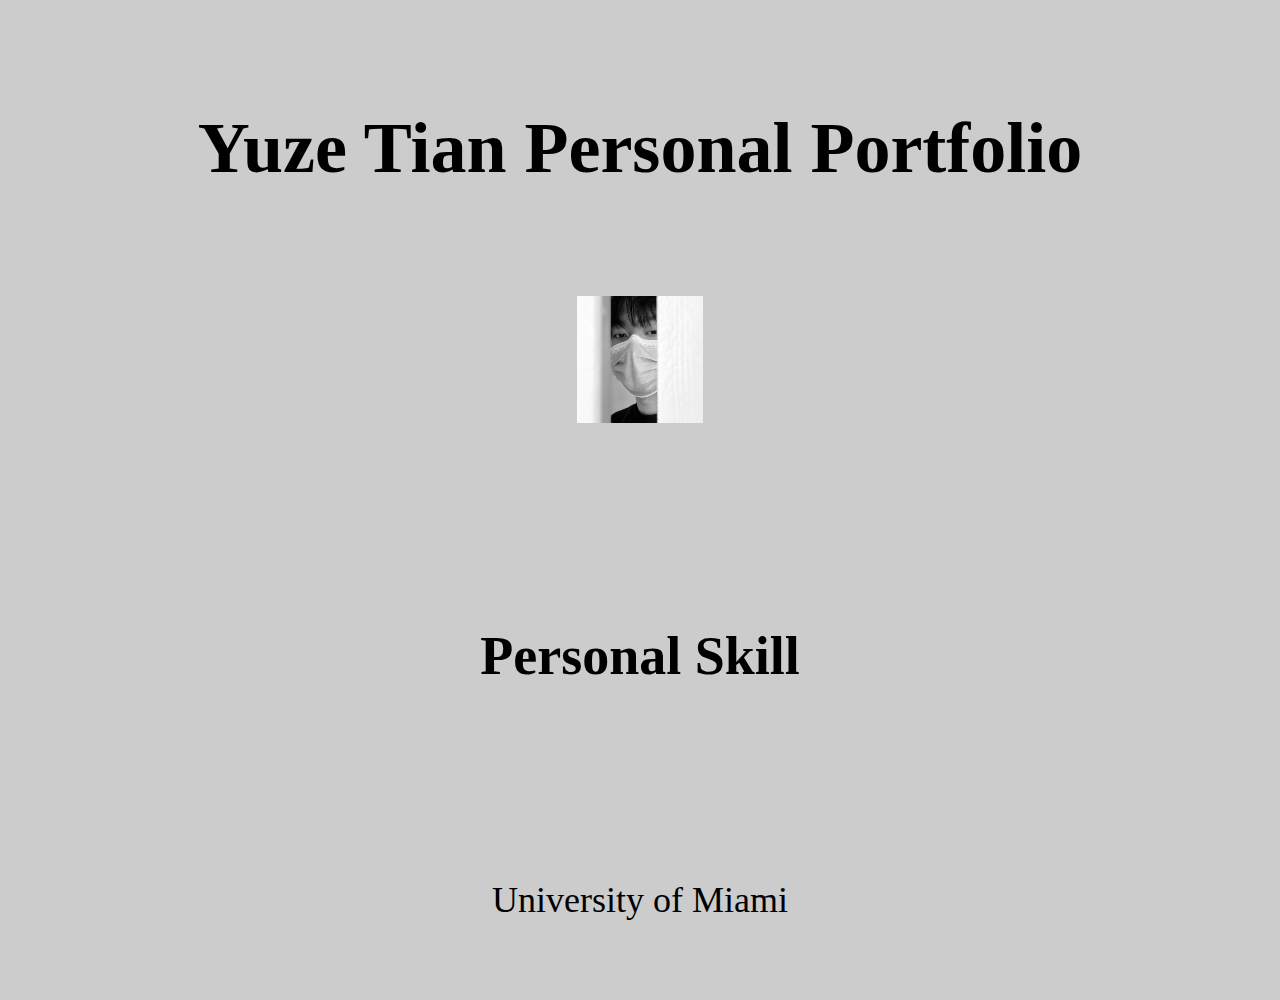
==== index.html @ 5759e8b7 "0:13" ====
<!DOCTYPE html>
<html lang="en">
<head>
    <meta charset="UTF-8"/>
    <meta http-equiv="X-UA-Compatible" content="IE=edge">
    <link href="mainpage/main.css" rel="stylesheet"/>
    <meta name="viewport" content="width=device-width, initial-scale=1.0">
    <title>Yuze Tian portfolio</title>
</head>
<body>
    <header>
    <section id="#header">
        <h1>Yuze Tian Personal Portfolio</h1>
        <div>
        <img src="mainpage/photos/yuze_tian.jpg" class="self">
        </div>
    </section>
    </header>
    <main>
        <section id="intro">
            <h2>Personal Skill</h2>
            <p>University of Miami</p>
        </section>


    </main>
    

    
</body>
</html>
---- mainpage/main.css ----
body{
    line-height: 200px;
    text-align:center;
    height: 200px;
    font-size: 36px;
    background-color: #ccc;
    }
.self{
   width: 10%; 
}
#header{
    box-sizing:border-box;
    width: 200px;
    border: 2px solid rgb(0, 0, 0);
    text-align: center;
    padding: auto;
    margin: auto;
}
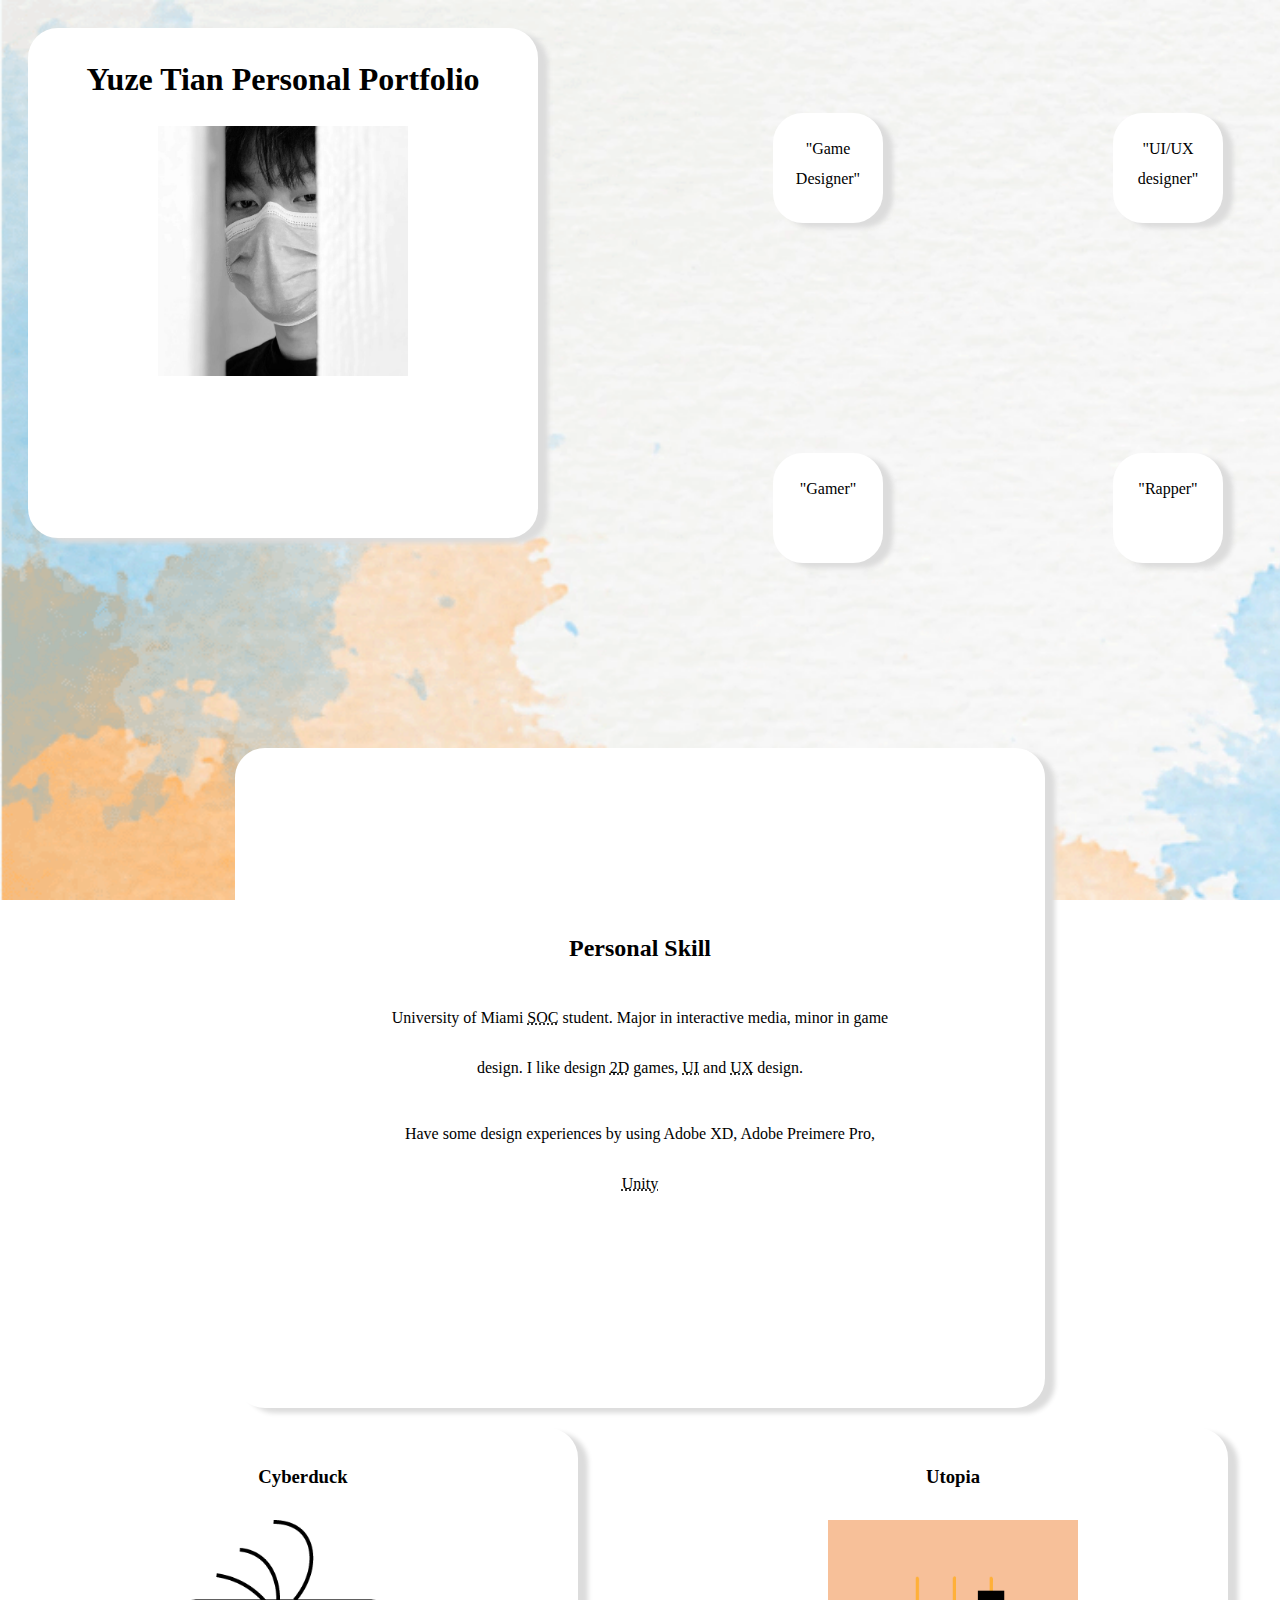
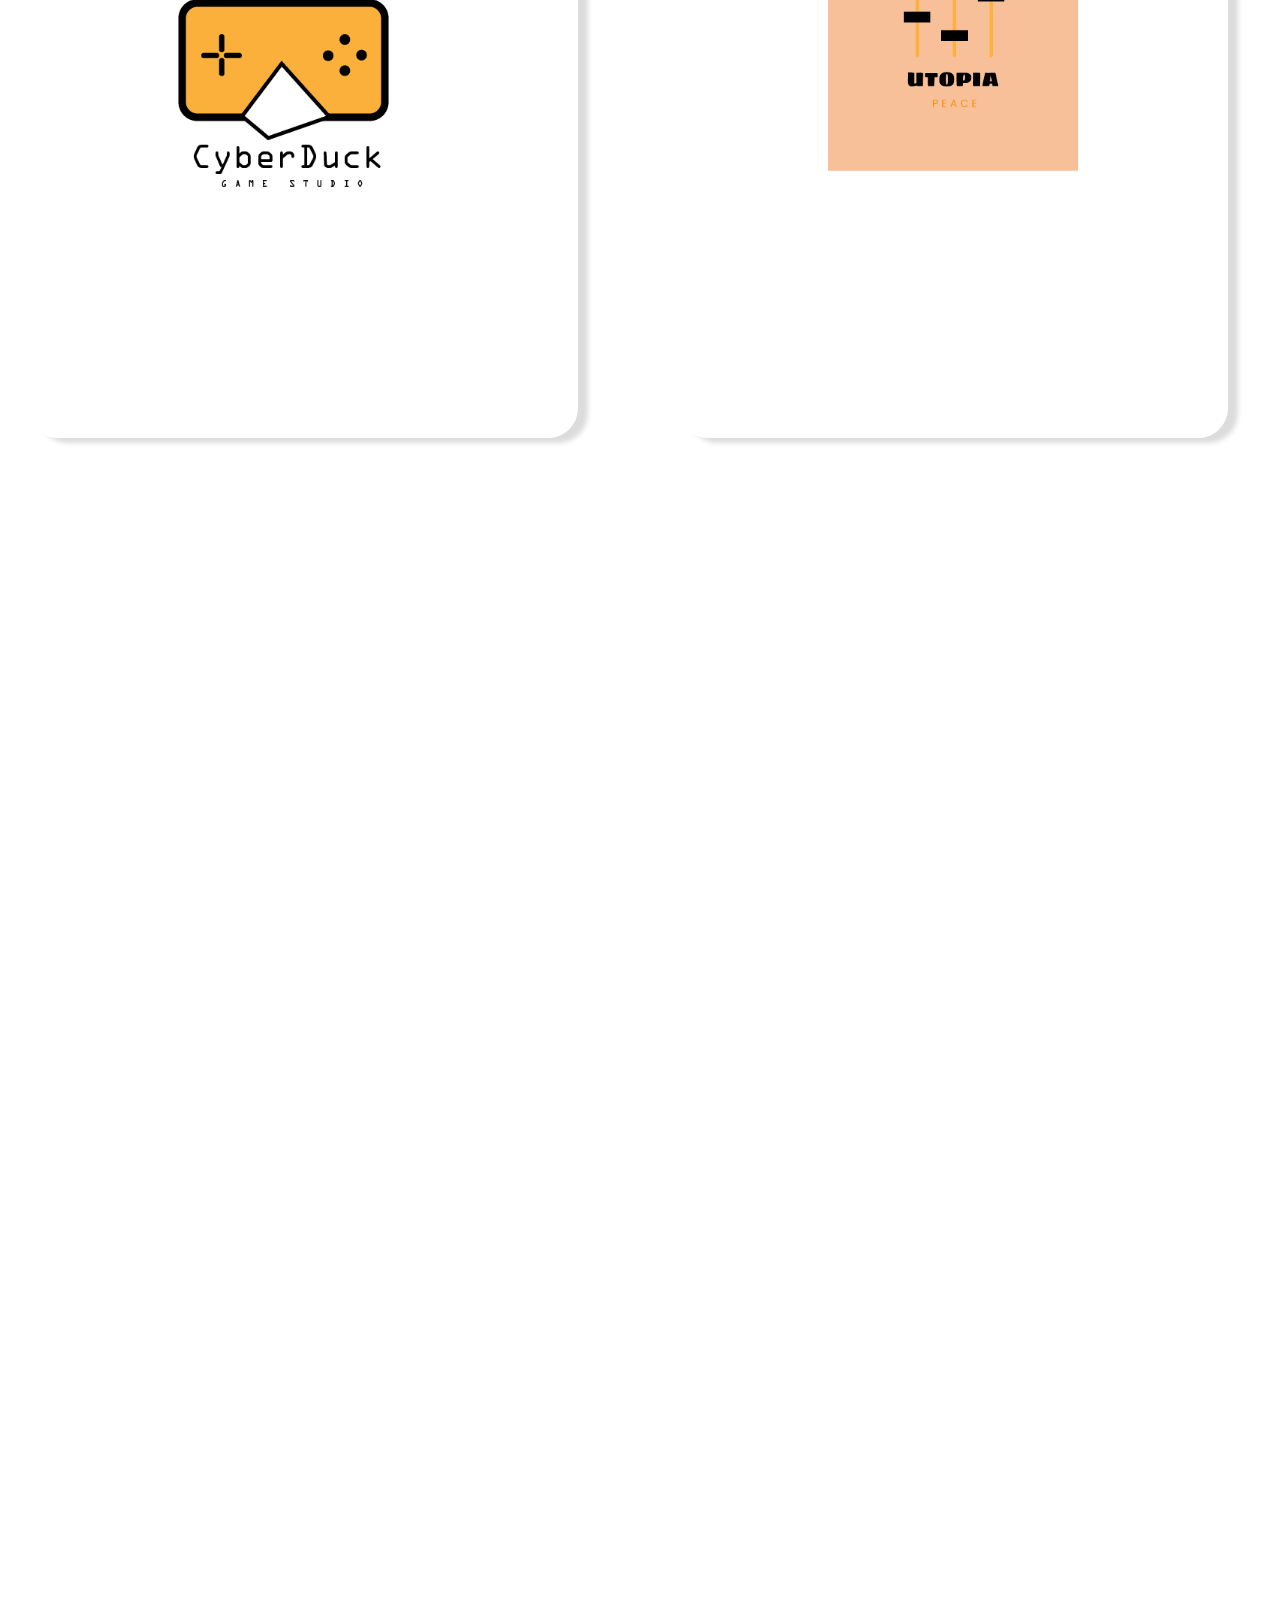
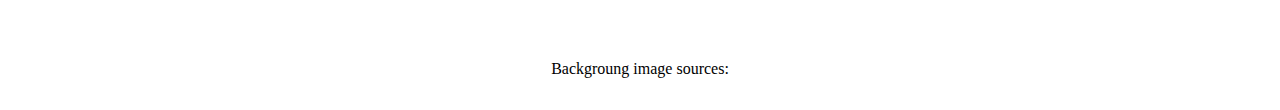
==== commit b727bc39: "step1" ====
--- a/index.html
+++ b/index.html
@@ -9,21 +9,52 @@
 </head>
 <body>
     <header>
-    <section id="#header">
+    <section id="header">
+        <div class="yt">
         <h1>Yuze Tian Personal Portfolio</h1>
-        <div>
-        <img src="mainpage/photos/yuze_tian.jpg" class="self">
+        <img src="mainpage/photos/yuze_tian.png" class="self">
+        </div>
+        <div class="intro1">
+        <div class="gd">
+            <p>"Game Designer"</p>
+        </div>
+        <div class="de">
+            <p>"UI/UX designer"</p>
+        </div>
+        <div class="gm">
+            <p>"Gamer"</p>
+        </div>
+        <div class="rap">
+            <p>"Rapper"</p>
+        </div>
         </div>
     </section>
     </header>
     <main>
         <section id="intro">
             <h2>Personal Skill</h2>
-            <p>University of Miami</p>
+            <p>University of Miami <abbr title="School of Communication">SOC</abbr> student. Major in interactive media, minor in game design. I like design <abbr title="two-dimensional">2D</abbr> games, <abbr title="user interface">UI</abbr> and <abbr title="user experience">UX</abbr> design. </p>
+            <p>Have some design experiences by using Adobe XD, Adobe Preimere Pro, <abbr title="a cross-platform game engine">Unity</abbr></p>
+        </section>
+        <section id="thing">
+            <div class="c">
+            <h3>Cyberduck</h3>
+            <img src="cyberduck/cbdk_photo/cbdk.png" class="cbdk">
+            </div>
+            <div class="u">
+            <h3>Utopia</h3>
+            <img src="utopia/utopia_photo/utopia.png" class="utpa">
+            </div>
+            <div class="w">
+            <h3>WeDo</h3>
+            <img src="wedo/wedo_photo/wedo.png" class="we">
+            </div>
         </section>
 
-
     </main>
+    <footer>
+        <p>Backgroung image sources: <a url=https://www.freepik.com/</p>
+    </footer>
     
 
     
--- a/mainpage/main.css
+++ b/mainpage/main.css
@@ -1,18 +1,173 @@
-body{
-    line-height: 200px;
+body{ 
+    line-height: 50px;
     text-align:center;
-    height: 200px;
-    font-size: 36px;
-    background-color: #ccc;
+    background-image: url("photos/background.png");
+    background-attachment: fixed;
+    background-size: cover;
     }
 .self{
-   width: 10%; 
+   width: 50%; 
+}
+.de{
+    width: 100px;
+    height:100px;
+    border: 5px solid white;
+    margin: auto;
+    text-align: center;
+    box-shadow: 10px 5px 5px gainsboro;
+    background-color: white;
+    border-radius: 30px;
+    line-height: 30px;
+    transform: scale(1);
+    position: relative;
+    transition: all 1s ease-in;
+}
+.gd{
+    width: 100px;
+    height:100px;
+    border: 5px solid white;
+    margin: auto;
+    text-align: center;
+    box-shadow: 10px 5px 5px gainsboro;
+    background-color: white;
+    border-radius: 30px;
+    line-height: 30px;
+    transform: scale(1);
+    position: relative;
+    transition: all 1s ease-in;
+}
+.gm{
+    width: 100px;
+    height:100px;
+    border: 5px solid white;
+    margin: auto;
+    text-align: center;
+    box-shadow: 10px 5px 5px gainsboro;
+    background-color: white;
+    border-radius: 30px;
+    line-height: 30px;
+    transform: scale(1);
+    position: relative;
+    transition: all 1s ease-in;
+}
+.rap{
+    width: 100px;
+    height:100px;
+    border: 5px solid white;
+    margin: auto;
+    text-align: center;
+    box-shadow: 10px 5px 5px gainsboro;
+    background-color: white;
+    border-radius: 30px;
+    line-height: 30px;
+    transform: scale(1);
+    position: relative;
+    transition: all 1s ease-in;
+}
+.yt{
+    width: 500px;
+    height:500px;
+    border: 5px solid white;
+    margin: 20px;
+    text-align: center;
+    box-shadow: 10px 5px 5px gainsboro;
+    background-color: white;
+    border-radius: 30px;
+    transform: scale(1);
+    position: relative;
+    transition: all 1s ease-in;
+}
+.yt:hover{
+    transform: scale(1);
+    position: relative;
+    transition: all 1s ease-in;
+}
+.de:hover{
+    transform: scale(1);
+    position: relative;
+    transition: all 1s ease-in;
+}
+.intro1{
+    display: grid;
+    gap: 20px;
+    grid-template-columns: 320px 320px;
+    grid-template-rows: 320px 320px;
 }
 #header{
-    box-sizing:border-box;
-    width: 200px;
-    border: 2px solid rgb(0, 0, 0);
+    display: grid;
+    gap: 20px;
+    grid-template-columns: 640px 640px 640px;
+    grid-template-rows: 500px 100px 100px;
+}
+
+#intro{
+    width: 500px;
+    height:350px;
+    border: 5px solid white;
+    padding: 150px 150px 150px 150px;
+    margin: auto;
     text-align: center;
-    padding: auto;
-    margin: auto;
+    box-shadow: 10px 5px 5px gainsboro;
+    background-color: white;
+    border-radius: 30px;
+}
+.cbdk{
+    width: 50%;
+}
+.c{
+    width: 500px;
+    height:600px;
+    border: 5px solid white;
+    padding-left: 20px;
+    padding-right: 20px;
+    margin: 20px 20px 20px 20px;
+    text-align: center;
+    box-shadow: 10px 5px 5px gainsboro;
+    background-color: white;
+    border-radius: 30px;
+    transform: scale(1);
+    position: relative;
+    transition: all 1s ease-in
+}
+.utpa{
+    width: 50%;
+}
+.u{
+    width: 500px;
+    height:600px;
+    border: 5px solid white;
+    padding-left: 20px;
+    padding-right: 20px;
+    margin: 20px 20px 20px 20px;
+    text-align: center;
+    box-shadow: 10px 5px 5px gainsboro;
+    background-color: white;
+    border-radius: 30px;
+    transform: scale(1);
+    position: relative;
+    transition: all 1s ease-in
+}
+.we{
+    width: 20%
+}
+.w{
+    width: 500px;
+    height:600px;
+    border: 5px solid white;
+    padding-left: 20px;
+    padding-right: 20px;
+    margin: 20px 20px 20px 20px;
+    text-align: center;
+    box-shadow: 10px 5px 5px gainsboro;
+    background-color: white;
+    border-radius: 30px;
+    transform: scale(1);
+    position: relative;
+    transition: all 1s ease-in;
+}
+#thing{
+    display: grid;
+    grid-template-columns: 640px 640px 640px;
+    grid-template-rows: 600px 600px 600px ;
+    gap: 10px;
 }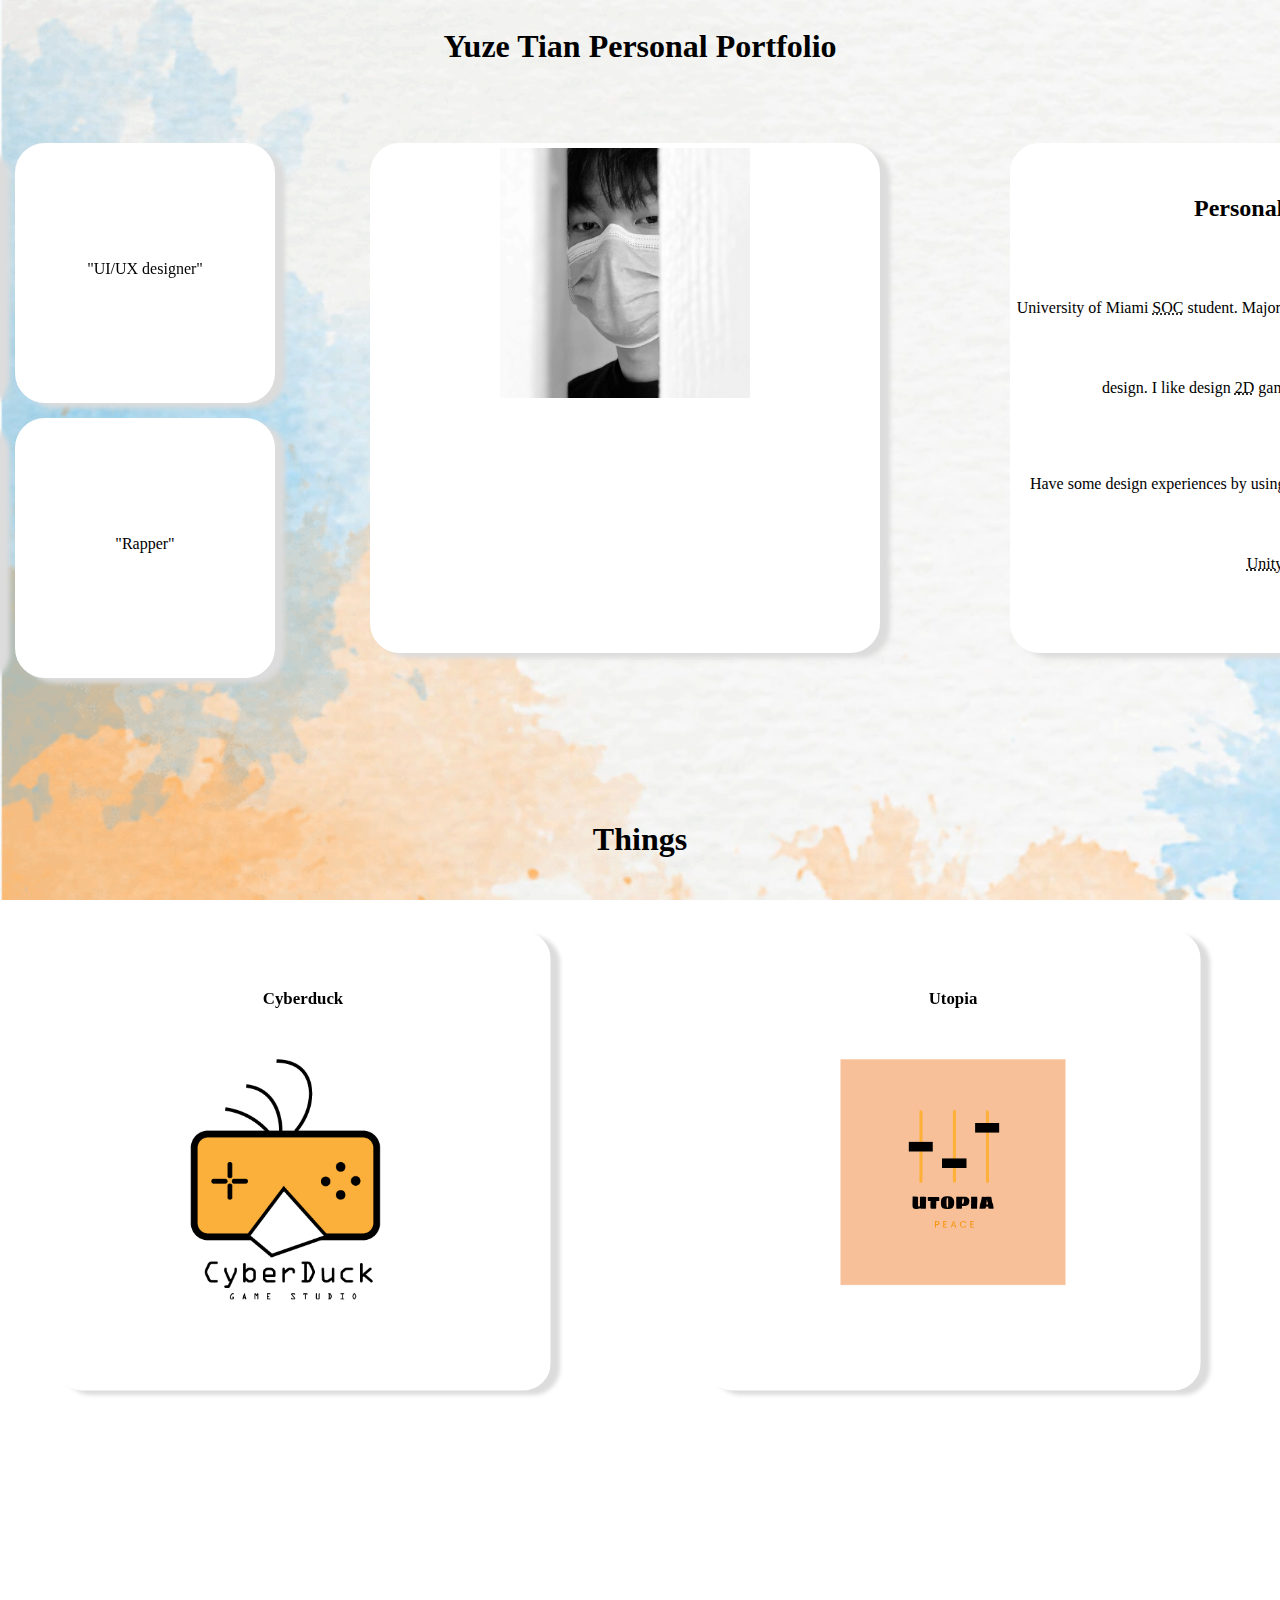
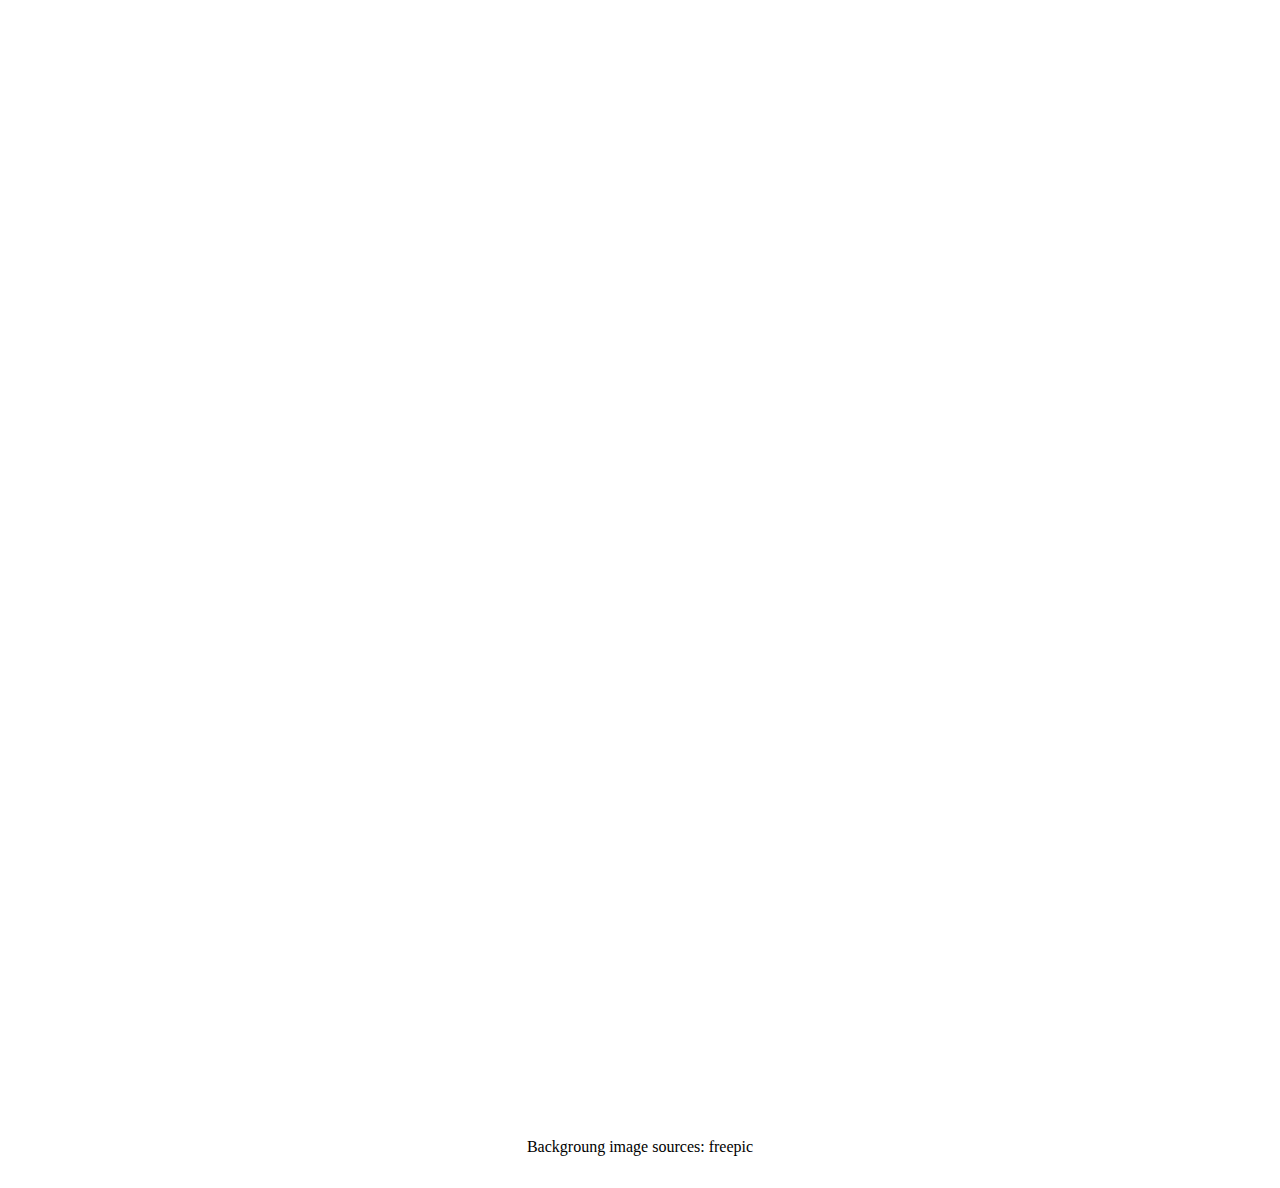
==== commit f4db5670: "step2" ====
--- a/index.html
+++ b/index.html
@@ -8,52 +8,55 @@
     <title>Yuze Tian portfolio</title>
 </head>
 <body>
-    <header>
-    <section id="header">
-        <div class="yt">
-        <h1>Yuze Tian Personal Portfolio</h1>
+<header>
+    <h1>Yuze Tian Personal Portfolio</h1>
+    <div id="skew-l"></div>
+    <div id="skew-r"></div>
+<section id="header">
+    <div id="yt">
         <img src="mainpage/photos/yuze_tian.png" class="self">
         </div>
-        <div class="intro1">
-        <div class="gd">
+    <div class="intro1">
+        <div id="gd">
             <p>"Game Designer"</p>
         </div>
-        <div class="de">
+        <div id="de">
             <p>"UI/UX designer"</p>
         </div>
-        <div class="gm">
+        <div id="gm">
             <p>"Gamer"</p>
         </div>
-        <div class="rap">
+        <div id="rap">
             <p>"Rapper"</p>
         </div>
+    </div>
+        <div id="skill">
+            <h2>Personal Skill</h2>
+            <p>University of Miami <abbr title="School of Communication">SOC</abbr> student. Major in interactive media, minor in game design. I like design <abbr title="two-dimensional">2D</abbr> games, <abbr title="user interface">UI</abbr> and <abbr title="user experience">UX</abbr> design. </p>
+            <p>Have some design experiences by using Adobe XD, Adobe Preimere Pro, <abbr title="a cross-platform game engine">Unity</abbr></p>
         </div>
     </section>
     </header>
     <main>
-        <section id="intro">
-            <h2>Personal Skill</h2>
-            <p>University of Miami <abbr title="School of Communication">SOC</abbr> student. Major in interactive media, minor in game design. I like design <abbr title="two-dimensional">2D</abbr> games, <abbr title="user interface">UI</abbr> and <abbr title="user experience">UX</abbr> design. </p>
-            <p>Have some design experiences by using Adobe XD, Adobe Preimere Pro, <abbr title="a cross-platform game engine">Unity</abbr></p>
-        </section>
+        <h1>Things</h1>
         <section id="thing">
-            <div class="c">
+            <a href="cyberduck/cbdk_page.html" class="c" >
             <h3>Cyberduck</h3>
             <img src="cyberduck/cbdk_photo/cbdk.png" class="cbdk">
-            </div>
-            <div class="u">
+            </a>
+            <a href="utopia/utopia_main.html" class="u">
             <h3>Utopia</h3>
             <img src="utopia/utopia_photo/utopia.png" class="utpa">
-            </div>
-            <div class="w">
+            </a>
+            <a href="wedo/wedo_main.html" class="w">
             <h3>WeDo</h3>
             <img src="wedo/wedo_photo/wedo.png" class="we">
-            </div>
+            </a>
         </section>
 
     </main>
     <footer>
-        <p>Backgroung image sources: <a url=https://www.freepik.com/</p>
+        <p>Backgroung image sources: <a link=https://www.freepik.com>freepic</a></p>
     </footer>
     
 
--- a/mainpage/main.css
+++ b/mainpage/main.css
@@ -8,81 +8,86 @@
 .self{
    width: 50%; 
 }
-.de{
-    width: 100px;
-    height:100px;
-    border: 5px solid white;
-    margin: auto;
-    text-align: center;
-    box-shadow: 10px 5px 5px gainsboro;
-    background-color: white;
-    border-radius: 30px;
-    line-height: 30px;
-    transform: scale(1);
-    position: relative;
-    transition: all 1s ease-in;
-}
-.gd{
-    width: 100px;
-    height:100px;
-    border: 5px solid white;
-    margin: auto;
-    text-align: center;
-    box-shadow: 10px 5px 5px gainsboro;
-    background-color: white;
-    border-radius: 30px;
-    line-height: 30px;
-    transform: scale(1);
-    position: relative;
-    transition: all 1s ease-in;
-}
-.gm{
-    width: 100px;
-    height:100px;
-    border: 5px solid white;
-    margin: auto;
-    text-align: center;
-    box-shadow: 10px 5px 5px gainsboro;
-    background-color: white;
-    border-radius: 30px;
-    line-height: 30px;
-    transform: scale(1);
-    position: relative;
-    transition: all 1s ease-in;
-}
-.rap{
-    width: 100px;
-    height:100px;
-    border: 5px solid white;
-    margin: auto;
-    text-align: center;
-    box-shadow: 10px 5px 5px gainsboro;
-    background-color: white;
-    border-radius: 30px;
-    line-height: 30px;
-    transform: scale(1);
-    position: relative;
-    transition: all 1s ease-in;
-}
-.yt{
-    width: 500px;
-    height:500px;
-    border: 5px solid white;
-    margin: 20px;
-    text-align: center;
-    box-shadow: 10px 5px 5px gainsboro;
-    background-color: white;
-    border-radius: 30px;
-    transform: scale(1);
-    position: relative;
-    transition: all 1s ease-in;
-}
-.yt:hover{
-    transform: scale(1);
-    position: relative;
-    transition: all 1s ease-in;
-}
-.de:hover{
+a{
+    text-decoration: none;
+    color: black;
+}
+a:link{
+    color: black;
+}
+a:visited{
+    color:gray;
+}
+a:active{
+    color: black;
+}
+#de{
+    width: 250px;
+    height:250px;
+    border: 5px solid white;
+    margin: auto;
+    text-align: center;
+    box-shadow: 10px 5px 5px gainsboro;
+    background-color: white;
+    border-radius: 30px;
+    line-height: 210px;
+    filter: grayscale(0);
+    transition: filter 1s ease-in;
+}
+#de:hover{
+    filter: grayscale(2);
+    transition: filter 1s ease-in;
+}
+#gd{
+    width: 250px;
+    height:250px;
+    border: 5px solid white;
+    margin: auto;
+    text-align: center;
+    box-shadow: 10px 5px 5px gainsboro;
+    background-color: white;
+    border-radius: 30px;
+    line-height: 210px;
+    transform: scale(1);
+    position: relative;
+    transition: all 1s ease-in;
+}
+#gm{
+    width: 250px;
+    height:250px;
+    border: 5px solid white;
+    margin: auto;
+    box-shadow: 10px 5px 5px gainsboro;
+    background-color: white;
+    border-radius: 30px;
+    line-height: 210px;
+    transform: scale(1);
+    position: relative;
+    transition: all 1s ease-in;
+}
+#rap{
+    width: 250px;
+    height:250px;
+    border: 5px solid white;
+    margin: auto;
+    text-align: center;
+    box-shadow: 10px 5px 5px gainsboro;
+    background-color: white;
+    border-radius: 30px;
+    line-height: 210px;
+    transform: scale(1);
+    position: relative;
+    transition: all 1s ease-in;
+}
+#yt{
+    width: 500px;
+    height:500px;
+    border: 5px solid white;
+    grid-area: 1/2;
+    margin:50px;
+    box-shadow: 10px 5px 5px gainsboro;
+    background-color: white;
+    border-radius: 30px;
     transform: scale(1);
     position: relative;
     transition: all 1s ease-in;
@@ -90,79 +95,103 @@
 .intro1{
     display: grid;
     gap: 20px;
-    grid-template-columns: 320px 320px;
-    grid-template-rows: 320px 320px;
+    grid-template-columns: 255px 255px;
+    grid-template-rows: 255px 255px;
+    margin: 50px;
+    justify-content: right;
 }
 #header{
     display: grid;
-    gap: 20px;
     grid-template-columns: 640px 640px 640px;
     grid-template-rows: 500px 100px 100px;
+    justify-content: center;
+    align-content: center;
 }
 
-#intro{
-    width: 500px;
-    height:350px;
-    border: 5px solid white;
-    padding: 150px 150px 150px 150px;
-    margin: auto;
-    text-align: center;
-    box-shadow: 10px 5px 5px gainsboro;
-    background-color: white;
-    border-radius: 30px;
+#skill{
+    width: 500px;
+    height:500px;
+    border: 5px solid white;
+    margin: 50px;
+    text-align: center;
+    line-height:80px;
+    box-shadow: 10px 5px 5px gainsboro;
+    background-color: white;
+    border-radius: 30px;
+    transform: scale(1);
+    position: relative;
+    transition: all 1s ease-in;
 }
 .cbdk{
     width: 50%;
 }
 .c{
     width: 500px;
-    height:600px;
+    height:500px;
     border: 5px solid white;
     padding-left: 20px;
     padding-right: 20px;
     margin: 20px 20px 20px 20px;
     text-align: center;
-    box-shadow: 10px 5px 5px gainsboro;
-    background-color: white;
-    border-radius: 30px;
-    transform: scale(1);
-    position: relative;
-    transition: all 1s ease-in
+    line-height: 100px;
+    box-shadow: 10px 5px 5px gainsboro;
+    background-color: white;
+    border-radius: 30px;
+    transform: scale(0.9);
+    position: relative;
+    transition: all 1s ease-in;
+}
+.c:hover{
+    transform: scale(1);
+    z-index: 10;
+    transition: all 1s ease-in;
 }
 .utpa{
     width: 50%;
 }
 .u{
     width: 500px;
-    height:600px;
+    height:500px;
     border: 5px solid white;
     padding-left: 20px;
     padding-right: 20px;
     margin: 20px 20px 20px 20px;
     text-align: center;
-    box-shadow: 10px 5px 5px gainsboro;
-    background-color: white;
-    border-radius: 30px;
-    transform: scale(1);
+    line-height: 100px;
+    box-shadow: 10px 5px 5px gainsboro;
+    background-color: white;
+    border-radius: 30px;
+    transform: scale(0.9);
     position: relative;
     transition: all 1s ease-in
+}
+.u:hover{
+    transform: scale(1.0);
+    z-index: 10;
+    transition: all 1s ease-in;
 }
 .we{
     width: 20%
 }
 .w{
     width: 500px;
-    height:600px;
+    height:500px;
     border: 5px solid white;
     padding-left: 20px;
     padding-right: 20px;
     margin: 20px 20px 20px 20px;
     text-align: center;
-    box-shadow: 10px 5px 5px gainsboro;
-    background-color: white;
-    border-radius: 30px;
-    transform: scale(1);
-    position: relative;
+    line-height: 100px;
+    box-shadow: 10px 5px 5px gainsboro;
+    background-color: white;
+    border-radius: 30px;
+    transform: scale(0.9);
+    position: relative;
+    transition: all 1s ease-in;
+}
+.w:hover{
+    transform: scale(1);
+    z-index: 10;
     transition: all 1s ease-in;
 }
 #thing{
@@ -170,4 +199,5 @@
     grid-template-columns: 640px 640px 640px;
     grid-template-rows: 600px 600px 600px ;
     gap: 10px;
+    margin-top: 20px;
 }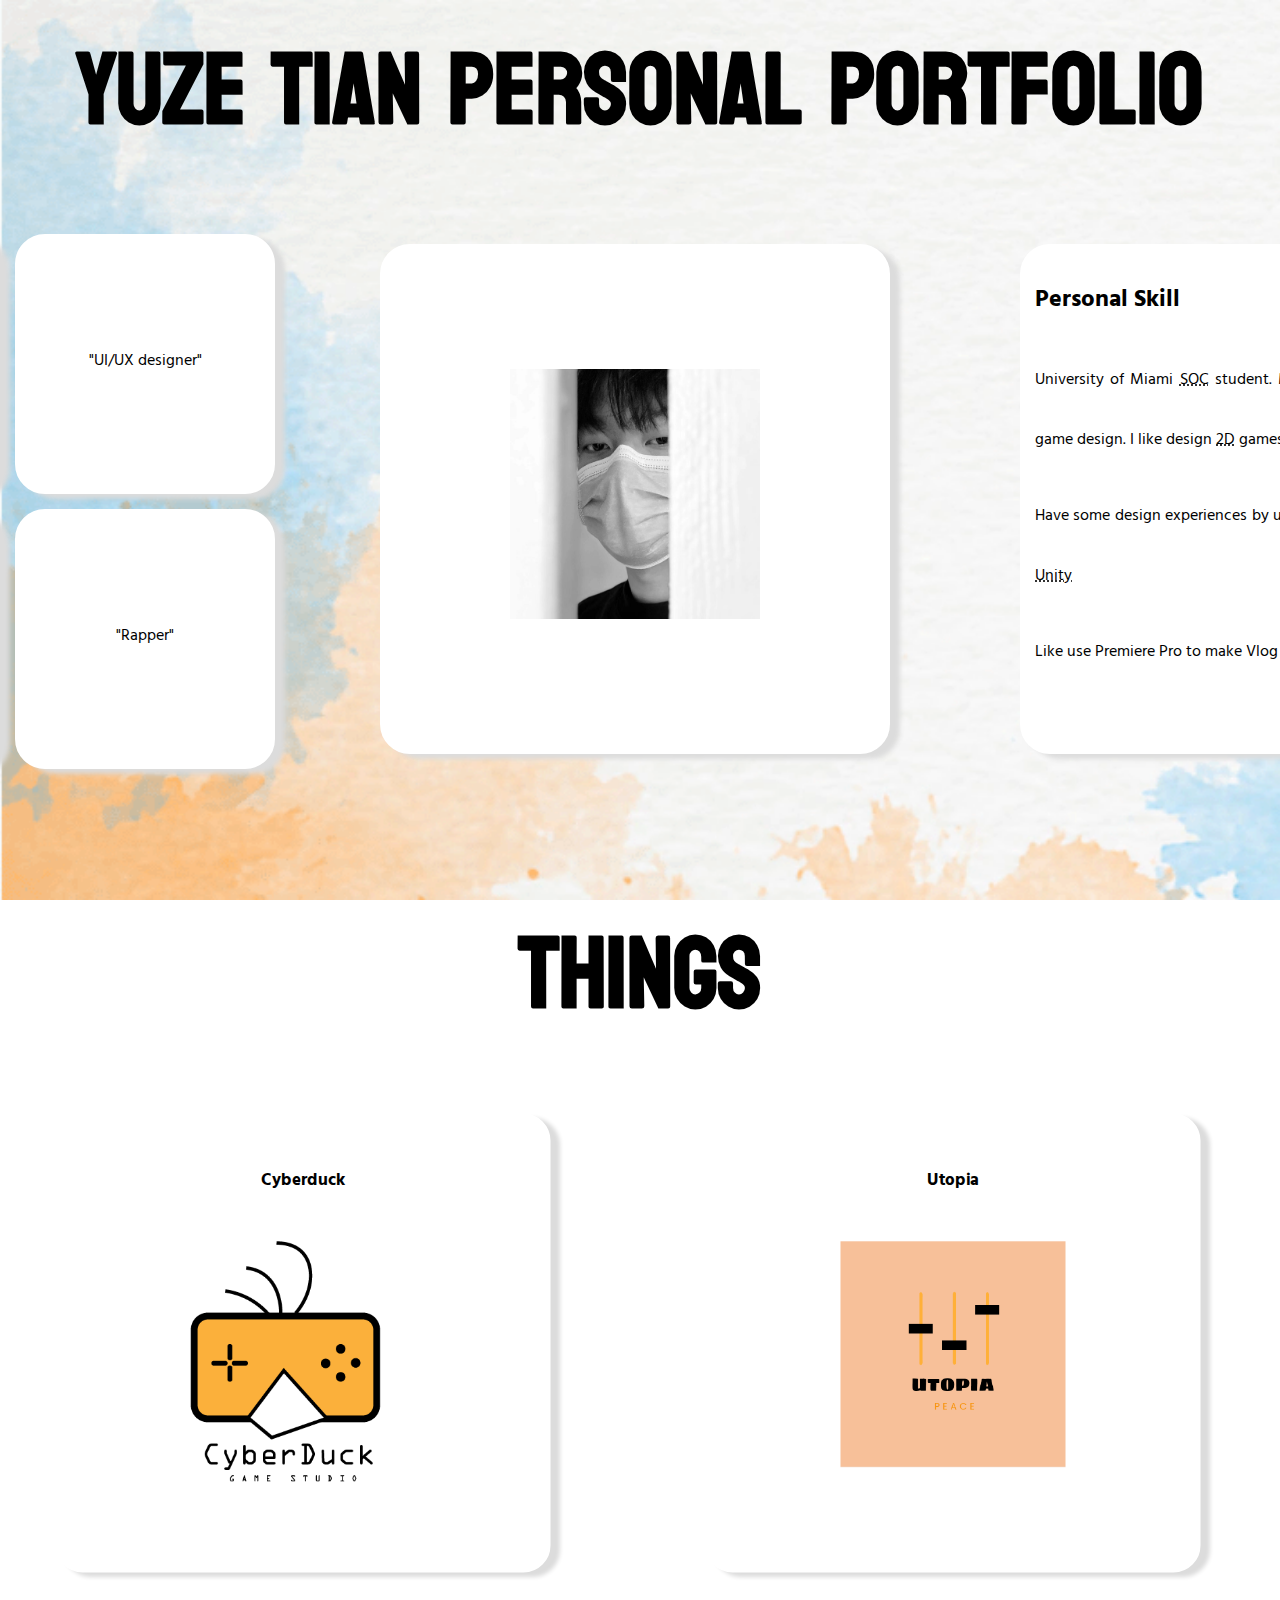
==== commit 9958a045: "before submit" ====
--- a/index.html
+++ b/index.html
@@ -3,18 +3,16 @@
 <head>
     <meta charset="UTF-8"/>
     <meta http-equiv="X-UA-Compatible" content="IE=edge">
-    <link href="mainpage/main.css" rel="stylesheet"/>
+    <link href="main.css" rel="stylesheet"/>
     <meta name="viewport" content="width=device-width, initial-scale=1.0">
     <title>Yuze Tian portfolio</title>
 </head>
-<body>
+<body id="mp">
 <header>
     <h1>Yuze Tian Personal Portfolio</h1>
-    <div id="skew-l"></div>
-    <div id="skew-r"></div>
 <section id="header">
     <div id="yt">
-        <img src="mainpage/photos/yuze_tian.png" class="self">
+        <img src="mainpage/photos/yuze_tian.png"  alt="my" class="self">
         </div>
     <div class="intro1">
         <div id="gd">
@@ -34,6 +32,7 @@
             <h2>Personal Skill</h2>
             <p>University of Miami <abbr title="School of Communication">SOC</abbr> student. Major in interactive media, minor in game design. I like design <abbr title="two-dimensional">2D</abbr> games, <abbr title="user interface">UI</abbr> and <abbr title="user experience">UX</abbr> design. </p>
             <p>Have some design experiences by using Adobe XD, Adobe Preimere Pro, <abbr title="a cross-platform game engine">Unity</abbr></p>
+            <p>Like use Premiere Pro to make Vlog in spare time</p>
         </div>
     </section>
     </header>
@@ -42,21 +41,21 @@
         <section id="thing">
             <a href="cyberduck/cbdk_page.html" class="c" >
             <h3>Cyberduck</h3>
-            <img src="cyberduck/cbdk_photo/cbdk.png" class="cbdk">
+            <img src="cyberduck/cbdk_photo/cbdk.png" alt="z1" class="cbdk">
             </a>
             <a href="utopia/utopia_main.html" class="u">
             <h3>Utopia</h3>
-            <img src="utopia/utopia_photo/utopia.png" class="utpa">
+            <img src="utopia/utopia_photo/utopia.png" alt="z2" class="utpa">
             </a>
             <a href="wedo/wedo_main.html" class="w">
             <h3>WeDo</h3>
-            <img src="wedo/wedo_photo/wedo.png" class="we">
+            <img src="wedo/wedo_photo/wedo.png" alt="z3" class="we">
             </a>
         </section>
 
     </main>
     <footer>
-        <p>Backgroung image sources: <a link=https://www.freepik.com>freepic</a></p>
+        <p>Backgroung image sources: <a link="https://www.freepik.com">freepic</a></p>
     </footer>
     
 
--- a/main.css
+++ b/main.css
@@ -0,0 +1,585 @@
+@import url('https://fonts.googleapis.com/css2?family=Electrolize&family=Hind+Madurai:wght@300;400;500;600&family=Koulen&display=swap');
+#mp{ 
+    font-family:'Hind Madurai', sans-serif;
+    line-height: 50px;
+    text-align:center;
+    background-image: url("mainpage/photos/background.png");
+    background-attachment: fixed;
+    background-size: cover;
+    }
+.self{
+   width: 50%; 
+}
+h1{
+    font-family: 'Koulen', cursive;
+    font-size: 100px;
+}
+#upid{
+    font-family: 'Koulen', cursive;
+    font-size: 50px;
+}
+a{
+    text-decoration: none;
+    color: black;
+}
+a:link{
+    color: black;
+}
+a:visited{
+    color:black;
+}
+a:active{
+    color: black;
+}
+#de{
+    width: 250px;
+    height:250px;
+    border: 5px solid white;
+    margin: auto;
+    text-align: center;
+    box-shadow: 10px 5px 5px gainsboro;
+    background-color: white;
+    border-radius: 30px;
+    line-height: 210px;
+    transform: scale(1);
+    position: relative;
+    transition: all 1s ease-in;
+}
+#de:hover{
+    transform: scale(1.1);
+    background-color: lightpink;
+    position: relative;
+    transition: all 1s ease-in;
+}
+#gd{
+    width: 250px;
+    height:250px;
+    border: 5px solid white;
+    margin: auto;
+    text-align: center;
+    box-shadow: 10px 5px 5px gainsboro;
+    background-color: white;
+    border-radius: 30px;
+    line-height: 210px;
+    transform: scale(1);
+    position: relative;
+    transition: all 1s ease-in;
+}
+#gd:hover{
+    transform: scale(1.1);
+    background-color: lightgoldenrodyellow;
+    position: relative;
+    transition: all 1s ease-in;
+}
+#gm{
+    width: 250px;
+    height:250px;
+    border: 5px solid white;
+    margin: auto;
+    box-shadow: 10px 5px 5px gainsboro;
+    background-color: white;
+    border-radius: 30px;
+    line-height: 210px;
+    transform: scale(1);
+    position: relative;
+    transition: all 1s ease-in;
+}
+#gm:hover{
+    transform: scale(1.1);
+    background-color: lightskyblue;
+    position: relative;
+    transition: all 1s ease-in;
+}
+#rap{
+    width: 250px;
+    height:250px;
+    border: 5px solid white;
+    margin: auto;
+    text-align: center;
+    box-shadow: 10px 5px 5px gainsboro;
+    background-color: white;
+    border-radius: 30px;
+    line-height: 210px;
+    transform: scale(1);
+    position: relative;
+    transition: all 1s ease-in;
+}
+#rap:hover{
+    transform: scale(1.1);
+    background-color: lightcoral;
+    position: relative;
+    transition: all 1s ease-in;
+}
+#yt{
+    width: 500px;
+    height:500px;
+    border: 5px solid white;
+    grid-area: 1/2;
+    margin:60px ; 
+    line-height: 730px;   
+    box-shadow: 10px 5px 5px gainsboro;
+    background-color: white;
+    border-radius: 30px;
+}
+#yt:hover{
+    transform: scale(1.1);
+    background-color: lightslategray;
+    position: relative;
+    transition: all 1s ease-in;
+}
+.intro1{
+    display: grid;
+    gap: 20px;
+    grid-template-columns: 255px 255px;
+    grid-template-rows: 255px 255px;
+    margin: 50px;
+    justify-content: right;
+}
+#header{
+    display: grid;
+    grid-template-columns: 640px 640px 640px;
+    grid-template-rows: 500px 100px 100px;
+    justify-content: center;
+    align-content: center;
+}
+
+#skill{
+    width: 500px;
+    height:500px;
+    border: 5px solid white;
+    padding-left: 10px;
+    padding-right: 10px;
+    margin: 60px;
+    text-align: justify;
+    line-height:60px;
+    box-shadow: 10px 5px 5px gainsboro;
+    background-color: white;
+    border-radius: 30px;
+    transform: scale(1);
+    position: relative;
+    transition: all 1s ease-in;
+}
+#skill:hover{
+    filter: grayscale(1);
+    transition: filter 1s ease-in;
+}
+.cbdk{
+    width: 50%;
+}
+.c{
+    width: 500px;
+    height:500px;
+    border: 5px solid white;
+    padding-left: 20px;
+    padding-right: 20px;
+    margin: 20px 20px 20px 20px;
+    text-align: center;
+    line-height: 100px;
+    box-shadow: 10px 5px 5px gainsboro;
+    background-color: white;
+    border-radius: 30px;
+    transform: scale(0.9);
+    position: relative;
+    transition: all 1s ease-in;
+}
+.c:hover{
+    transform: scale(1);
+    z-index: 10;
+    transition: all 1s ease-in;
+}
+.utpa{
+    width: 50%;
+}
+.u{
+    width: 500px;
+    height:500px;
+    border: 5px solid white;
+    padding-left: 20px;
+    padding-right: 20px;
+    margin: 20px 20px 20px 20px;
+    text-align: center;
+    line-height: 100px;
+    box-shadow: 10px 5px 5px gainsboro;
+    background-color: white;
+    border-radius: 30px;
+    transform: scale(0.9);
+    position: relative;
+    transition: all 1s ease-in
+}
+.u:hover{
+    transform: scale(1.0);
+    z-index: 10;
+    transition: all 1s ease-in;
+}
+.we{
+    width: 20%
+}
+.w{
+    width: 500px;
+    height:500px;
+    border: 5px solid white;
+    padding-left: 20px;
+    padding-right: 20px;
+    margin: 20px 20px 20px 20px;
+    text-align: center;
+    line-height: 100px;
+    box-shadow: 10px 5px 5px gainsboro;
+    background-color: white;
+    border-radius: 30px;
+    transform: scale(0.9);
+    position: relative;
+    transition: all 1s ease-in;
+}
+.w:hover{
+    transform: scale(1);
+    z-index: 10;
+    transition: all 1s ease-in;
+}
+#thing{
+    display: grid;
+    grid-template-columns: 640px 640px 640px;
+    grid-template-rows: 600px 600px 600px ;
+    gap: 10px;
+    margin-top: 20px;
+}
+
+/*cyberduck page*/
+
+#cb{
+    font-family: 'Electrolize', sans-serif;
+    height: 1000px;
+    max-width: 1900px;
+    background-image: url("mainpage/photos/background.png");
+    background-attachment: fixed;
+    background-size: cover;
+    display: grid;
+    align-content: flex-start;
+    grid-template-columns: repeat(5, 380px);
+    grid-template-rows: repeat(5, 380px);
+    
+}
+#cbdkfont{
+    font-family: 'Electrolize', sans-serif;
+    font-size: 70px;
+}
+#c1{
+    width: 1700px;
+    height: 100px;
+    font-style: bold;
+    margin-top: 100px;
+    margin-left:100px;
+    text-align: center;
+    grid-area: 1 / 1 / 2 / 6;
+}
+#cbdk1{
+    margin-left: 800px;
+    text-align: center;
+    line-height:200px;
+    grid-area: 1 / 1 / 5 / 4;
+}
+#about{
+    width: 500px;
+    height:200px;
+    line-height: 30px;
+    border: 5px solid lightsalmon;
+    box-shadow: 10px 5px 5px gainsboro;
+    background-color: lightsalmon;
+    padding-left: 20px;
+    padding-right: 20px;
+    margin-left: 100px;
+    margin-top: 50px;
+    grid-area: 1/1;
+}
+#c2{
+    display: grid;
+    grid-template-columns: repeat(2,380px);
+    grid-template-rows: repeat(2,380px);
+}
+#about2{
+    width: 500px;
+    height:200px;
+    line-height: 25px;
+    border: 5px solid lightsalmon;
+    box-shadow: 10px 5px 5px gainsboro;
+    background-color: lightsalmon;
+    padding-left: 30px;
+    padding-right: 20px;
+    margin-left: 100px;
+    margin-top: 50px;
+    grid-area: 1/4;
+}
+li{
+   list-style: url("mainpage/photos/star.png");
+}
+#back1{
+    width: 200px;
+    height: 50px;
+    background-color: lightsalmon;
+    line-height: 50px;
+    padding:15px 15px;
+    grid-area: 2 / 1 / 3/ 3;
+    margin-left: 825px;
+    margin-top: 100px;
+    border: none;
+    text-align: center;
+    text-decoration: none;
+    display: inline-block;
+    font-size: 16px;
+}
+#back1:hover{
+        transform: scale(1.2);
+        z-index: 10;
+        transition: all 1s ease-in;
+}
+/*utopia*/
+#up{
+    height: 1200px;
+    background-image: url("mainpage/photos/background.png");
+    background-attachment: fixed;
+    background-size: cover;
+    display: grid;
+    align-content: flex-start;
+    grid-template-columns: repeat(5, 380px);
+    grid-template-rows: repeat(5, 380px);
+    grid-column-gap: 0px;
+    grid-row-gap: 0px;
+}
+#upintro{
+    width: 700px;
+    height: 100px;
+    margin-left: 225px;
+    margin-top: 150px;
+    grid-area: 1/2/1/5;
+    text-align: center;
+}
+.hezhao{
+    width: 100%;
+    border:5px solid rgb(104, 235, 191);
+}
+.youxi{
+    width: 100%;
+    border:5px solid rgb(104, 235, 191);
+}
+.tubiao{
+    width: 100%;
+}
+#upia{
+    display: grid;
+    grid-template-columns: 380px 380px 380px;
+    grid-template-rows: 380px 380px 380px;
+    gap: 20px;
+    grid-area: 2/2/4/5;
+}
+#showcase{
+    line-height: 60px;
+    text-align: center;
+    grid-area: 1/1/3/2;
+    background-color: white;
+    padding-top: 50px;
+    box-shadow: 10px 5px 5px gainsboro;
+    filter: grayscale(1);
+    transition: filter 1s ease-in;
+}
+#showcase:hover{
+    box-shadow: 20px 10px 10px gainsboro;
+    filter: grayscale(0);
+    transition: filter 1s ease-in;
+}
+#aboutu{
+    box-shadow: 20px 10px 10px gainsboro;
+    filter: grayscale(1);
+    transition: filter 1s ease-in;
+}
+#aboutu:hover{
+    filter: grayscale(0);
+    transition: filter 1s ease-in;
+}
+#upintro2{
+    background-color: bisque;
+    font-size: 30px;
+    text-align: center;
+    line-height: 50px;
+    grid-area: 2/2;
+    box-shadow: 10px 5px 5px gainsboro;
+    filter: grayscale(1);
+    transition: filter 1s ease-in;
+}
+#upintro2:hover{
+    box-shadow: 20px 10px 10px gainsboro;
+    filter: grayscale(0);
+    transition: filter 1s ease-in;
+}
+#material{
+    background-color: bisque;
+    font-size: 20px;
+    text-align: center;
+    line-height: 60px;
+    grid-area: 1/3;
+    box-shadow: 10px 5px 5px gainsboro;
+    filter: grayscale(1);
+    transition: filter 1s ease-in;
+}
+#material:hover{
+    box-shadow: 20px 10px 10px gainsboro;
+    filter: grayscale(0);
+    transition: filter 1s ease-in;
+}
+#backhome{
+    background-color: lightpink;
+    text-align: center;
+    font-size: 40px;
+    line-height: 150px;
+    box-shadow: 10px 5px 5px gainsboro;
+    filter: grayscale(1);
+    transition: filter 1s ease-in;
+}
+#backhome:hover{
+    box-shadow: 20px 10px 10px gainsboro;
+    filter: grayscale(0);
+    transition: filter 1s ease-in;
+}
+
+/*wedo*/
+#wdbody{
+    text-align: center;
+    background-image: url("mainpage/photos/background.png");
+    background-attachment: fixed;
+    background-size: cover;
+}
+#todo{
+    display: grid;
+    align-content: flex-start;
+    gap: 20px;
+    grid-template-columns: repeat(5, 380px);
+    grid-template-rows: repeat(5, 380px);
+}
+#abtwd{
+    text-align: center;
+    line-height: 40px;
+    background-color: aliceblue;
+    box-shadow: 10px 5px 5px gainsboro;
+    grid-area: 1/2;
+}
+#abtwd:hover{
+        transform: scale(1.3);
+        position: relative;
+        transition: all 1s ease-in;
+}
+#social{
+    text-align: center;
+    line-height: 40px;
+    background-color: aliceblue;
+    box-shadow: 10px 5px 5px gainsboro;
+    grid-area: 1/4;
+}
+#social:hover{
+        transform: scale(1.3);
+        position: relative;
+        transition: all 1s ease-in;
+}
+#goal{
+    text-align: center;
+    line-height: 40px;
+    background-color: aliceblue;
+    box-shadow: 10px 5px 5px gainsboro;
+    grid-area: 1/3;
+}
+#goal:hover{
+    transform: scale(1.3);
+        position: relative;
+        transition: all 1s ease-in;
+}
+#logpage{
+    width: 100%;
+}
+#calendar{
+    width: 90%;
+}
+#media{
+    width: 80%;
+}
+#we1{
+    width: 380px;
+    height: 380px;
+    text-align: center;
+    line-height: 95px;
+    margin: 0px;
+    background-color: aliceblue;
+    box-shadow: 10px 5px 5px gainsboro;
+    grid-area: 2 / 2 / 3 / 3;
+}
+#we1:hover{
+    transform: scale(1.3);
+    position: relative;
+    transition: all 1s ease-in;
+}
+#we2{
+    width: 380px;
+    height: 380px;
+    text-align: center;
+    margin: 0px;
+    line-height: px;
+    background-color: aliceblue;
+    box-shadow: 10px 5px 5px gainsboro;
+    grid-area:  2 / 3 / 3 / 4;
+}
+#we2:hover{
+    transform: scale(1.3);
+        position: relative;
+        transition: all 1s ease-in;
+}
+#we3{
+    width: 380px;
+    height: 380px;
+    text-align: center;
+    line-height: 40px;
+    margin: 0px;
+    background-color: aliceblue;
+    box-shadow: 10px 5px 5px gainsboro;
+    grid-area: 2 / 4 / 3 / 5;
+}
+#we3:hover{
+    transform: scale(1.3);
+        position: relative;
+        transition: all 1s ease-in;
+}
+#target{
+    text-align: center;
+    line-height: 60px;
+    background-color: aliceblue;
+    box-shadow: 10px 5px 5px gainsboro;
+    grid-area: 3 / 2 / 4 / 3; 
+}
+#target:hover{
+    transform: scale(1.3);
+        position: relative;
+        transition: all 1s ease-in;
+}
+#ques{
+    text-align: center;
+    line-height: 40px;
+    background-color: aliceblue;
+    box-shadow: 10px 5px 5px gainsboro;
+    grid-area: 3 / 3 / 4 / 4;
+}
+#ques:hover{
+    transform: scale(1.3);
+        position: relative;
+        transition: all 1s ease-in;
+}
+#where{
+    text-align: center;
+    line-height:100px;
+    background-color: aliceblue;
+    box-shadow: 10px 5px 5px gainsboro;
+    grid-area: 3 / 4 / 4 / 5;
+    font-size: 40px;
+    opacity: 0.5;
+}
+#where:hover{
+    opacity: 1;
+    transition: opacity 0.5s ease-in;
+}
+.che{
+    margin-top: 100px;
+}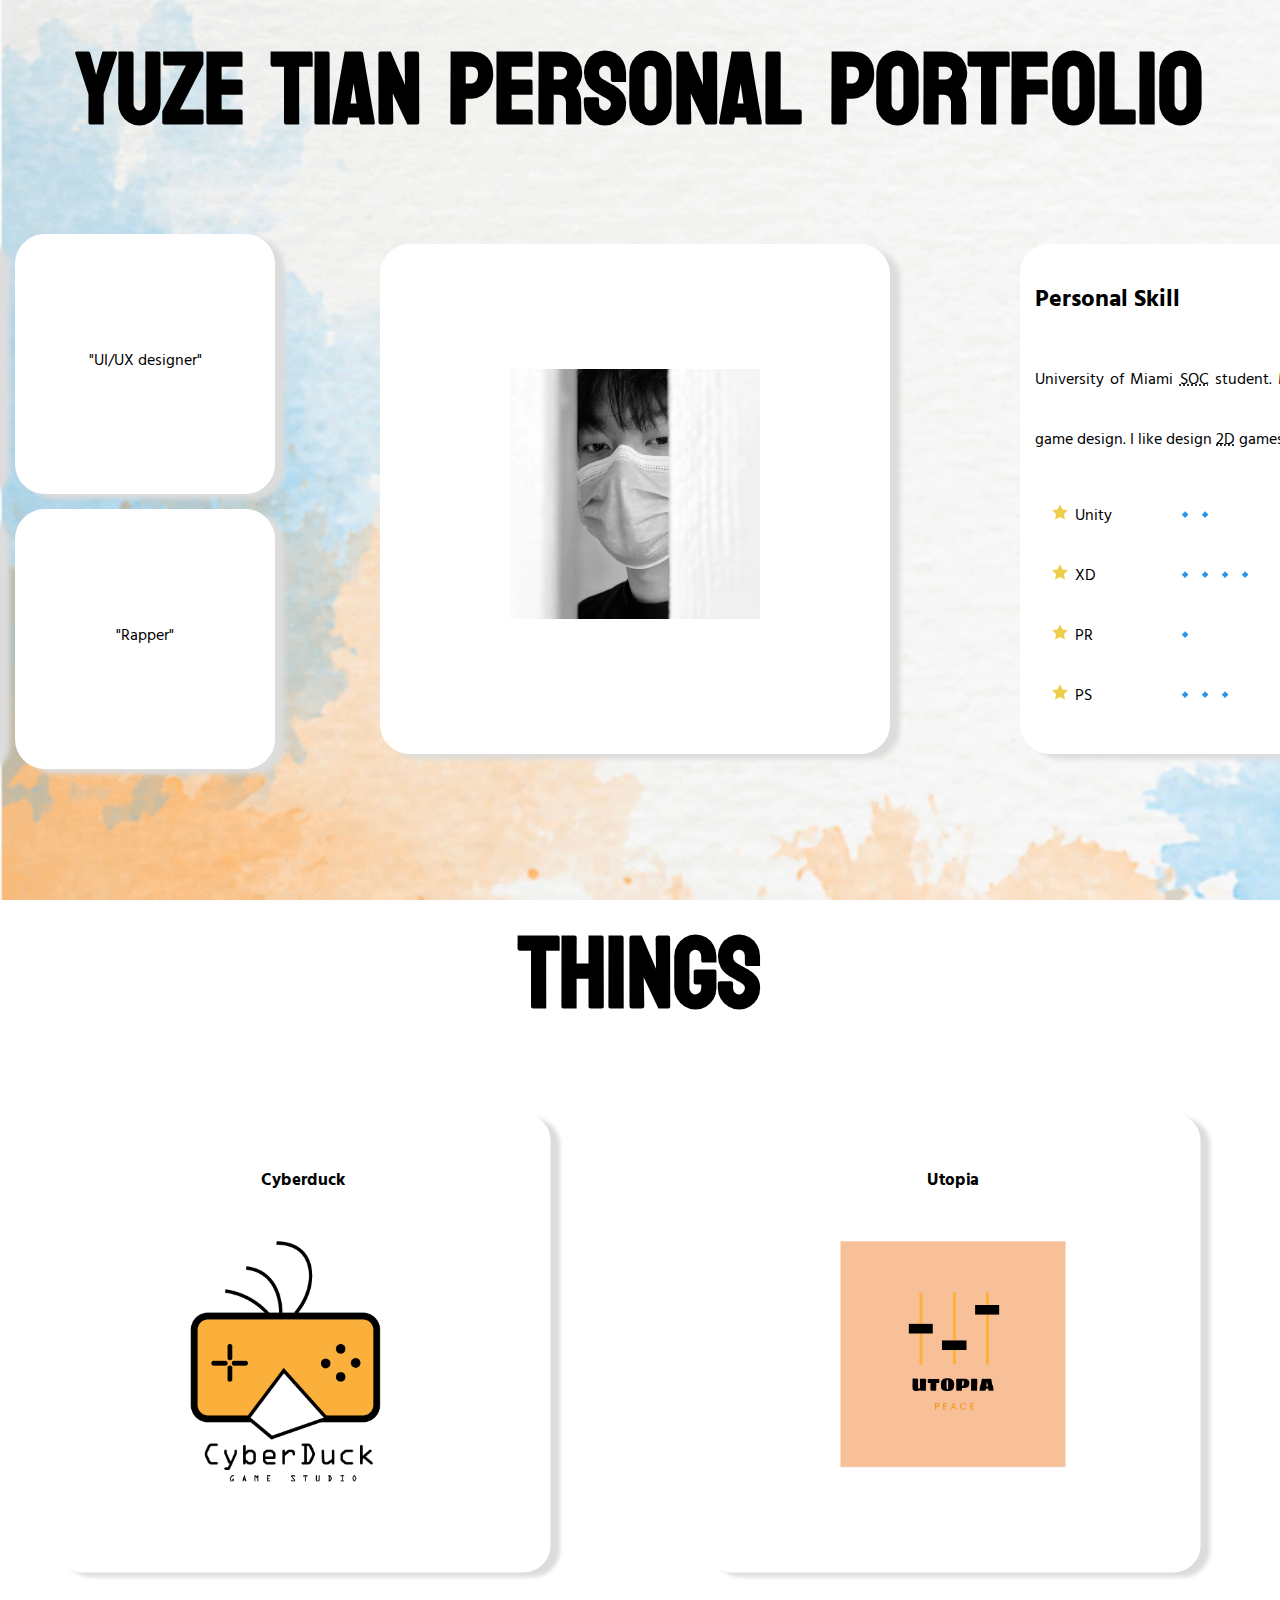
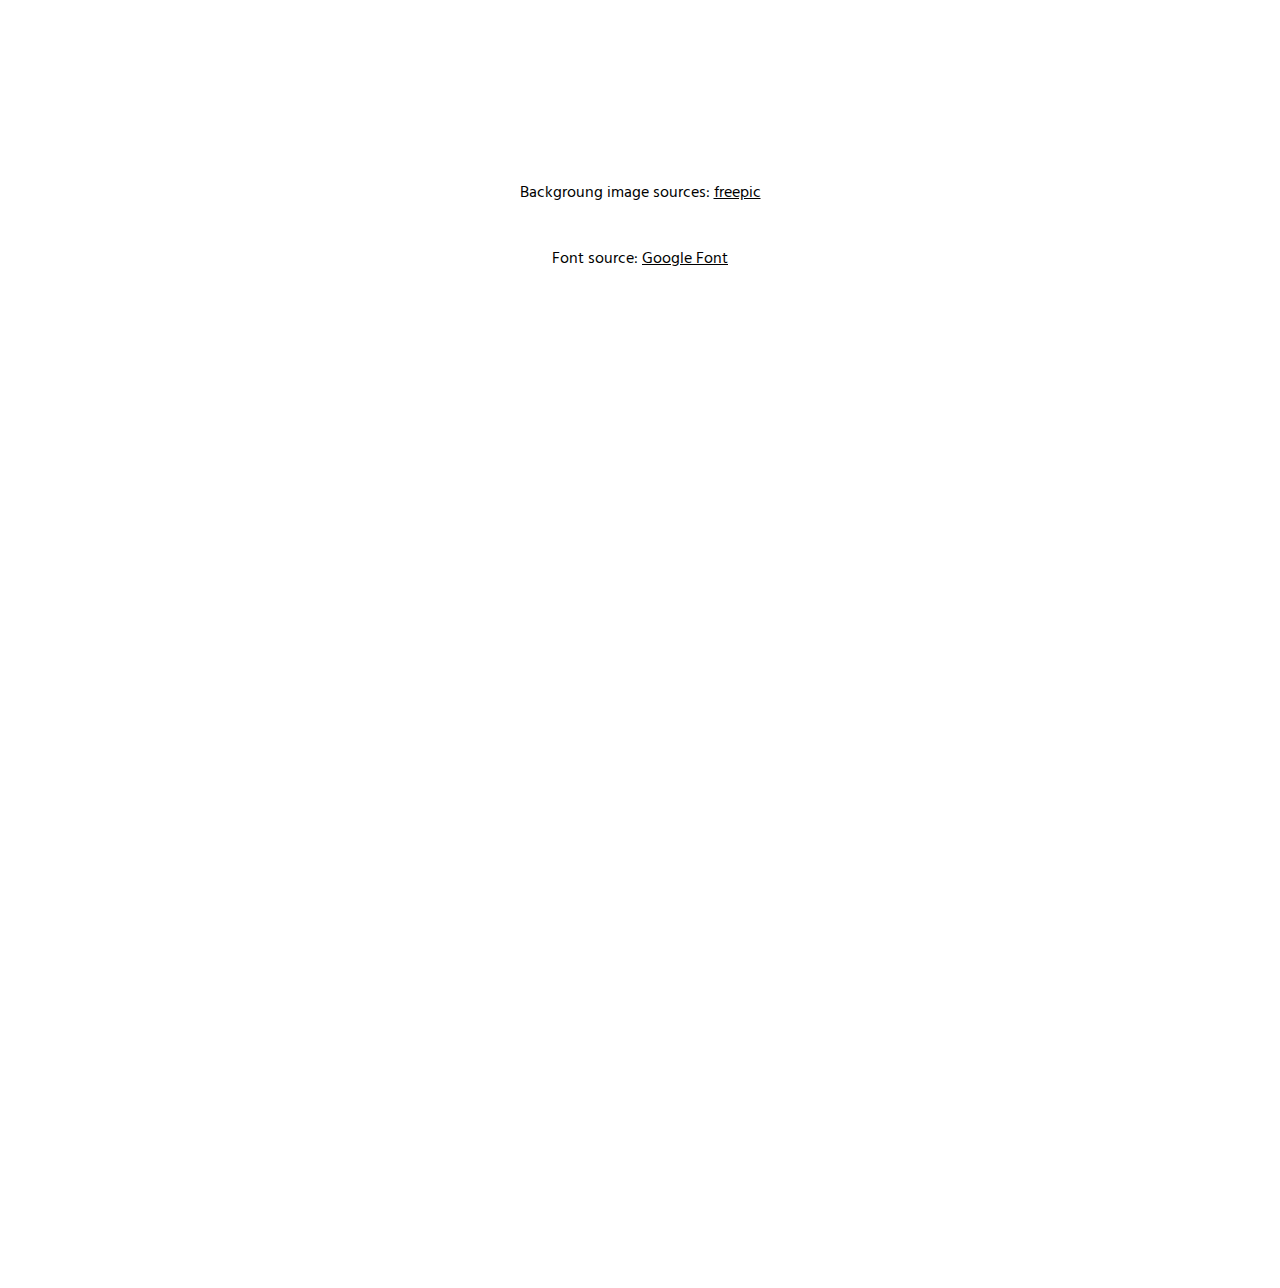
==== commit e985b51e: "final version1" ====
--- a/index.html
+++ b/index.html
@@ -31,12 +31,16 @@
         <div id="skill">
             <h2>Personal Skill</h2>
             <p>University of Miami <abbr title="School of Communication">SOC</abbr> student. Major in interactive media, minor in game design. I like design <abbr title="two-dimensional">2D</abbr> games, <abbr title="user interface">UI</abbr> and <abbr title="user experience">UX</abbr> design. </p>
-            <p>Have some design experiences by using Adobe XD, Adobe Preimere Pro, <abbr title="a cross-platform game engine">Unity</abbr></p>
-            <p>Like use Premiere Pro to make Vlog in spare time</p>
+            <ul id="ul1">
+                <li class="Unity"><span>Unity</span></li>
+                <li class="AdobeXD"><span>XD</span></li>
+                <li class="AdobePR"><span>PR</span></li>
+                <li class="AdobePS"><span>PS</span></li>
+            </ul>
         </div>
     </section>
     </header>
-    <main>
+    <main id="diyi">
         <h1>Things</h1>
         <section id="thing">
             <a href="cyberduck/cbdk_page.html" class="c" >
@@ -55,7 +59,8 @@
 
     </main>
     <footer>
-        <p>Backgroung image sources: <a link="https://www.freepik.com">freepic</a></p>
+        <p>Backgroung image sources:  <a href="https://www.freepik.com" class="free">freepic</a></p>
+        <p>Font source:  <a href="https://fonts.google.com/" class="free">Google Font</a></p>
     </footer>
     
 
--- a/main.css
+++ b/main.css
@@ -1,5 +1,6 @@
-@import url('https://fonts.googleapis.com/css2?family=Electrolize&family=Hind+Madurai:wght@300;400;500;600&family=Koulen&display=swap');
+@import url('https://fonts.googleapis.com/css2?family=Bangers&family=Electrolize&family=Fredoka+One&family=Hind+Madurai:wght@300;400;500;600&family=Koulen&display=swap');
 #mp{ 
+    height: 960px;
     font-family:'Hind Madurai', sans-serif;
     line-height: 50px;
     text-align:center;
@@ -7,6 +8,9 @@
     background-attachment: fixed;
     background-size: cover;
     }
+#diyi{
+    height: 800px;
+}
 .self{
    width: 50%; 
 }
@@ -17,6 +21,32 @@
 #upid{
     font-family: 'Koulen', cursive;
     font-size: 50px;
+}
+ul {
+    list-style: none;
+  }
+  
+li > span {
+    display: inline-block;
+    width: 100px;
+}
+.AdobeXD::after {
+    content: "🔹🔹🔹🔹";
+}
+  
+.AdobePS::after {
+    content: "🔹🔹🔹";
+}
+
+.Unity::after {
+    content: "🔹🔹";
+}
+  
+.AdobePR::after {
+    content: "🔹";
+}
+.free{
+    text-decoration: underline;
 }
 a{
     text-decoration: none;
@@ -154,14 +184,13 @@
     line-height:60px;
     box-shadow: 10px 5px 5px gainsboro;
     background-color: white;
-    border-radius: 30px;
-    transform: scale(1);
-    position: relative;
-    transition: all 1s ease-in;
+    border-radius: 30px;   
 }
 #skill:hover{
-    filter: grayscale(1);
-    transition: filter 1s ease-in;
+    transform: scale(1.1);
+    background-color: lightcyan;
+    position: relative;
+    transition: all 1s ease-in;
 }
 .cbdk{
     width: 50%;
@@ -333,6 +362,7 @@
 }
 /*utopia*/
 #up{
+    font-family: 'Bangers', cursive;
     height: 1200px;
     background-image: url("mainpage/photos/background.png");
     background-attachment: fixed;
@@ -343,6 +373,9 @@
     grid-template-rows: repeat(5, 380px);
     grid-column-gap: 0px;
     grid-row-gap: 0px;
+}
+#upid{
+    font-family: 'Bangers', cursive;
 }
 #upintro{
     width: 700px;
@@ -441,6 +474,8 @@
 
 /*wedo*/
 #wdbody{
+    font-family: 'Fredoka One', cursive;
+    font-size: 14px;
     text-align: center;
     background-image: url("mainpage/photos/background.png");
     background-attachment: fixed;
@@ -582,4 +617,7 @@
 }
 .che{
     margin-top: 100px;
+}
+#wee{
+    font-family: 'Fredoka One', cursive;
 }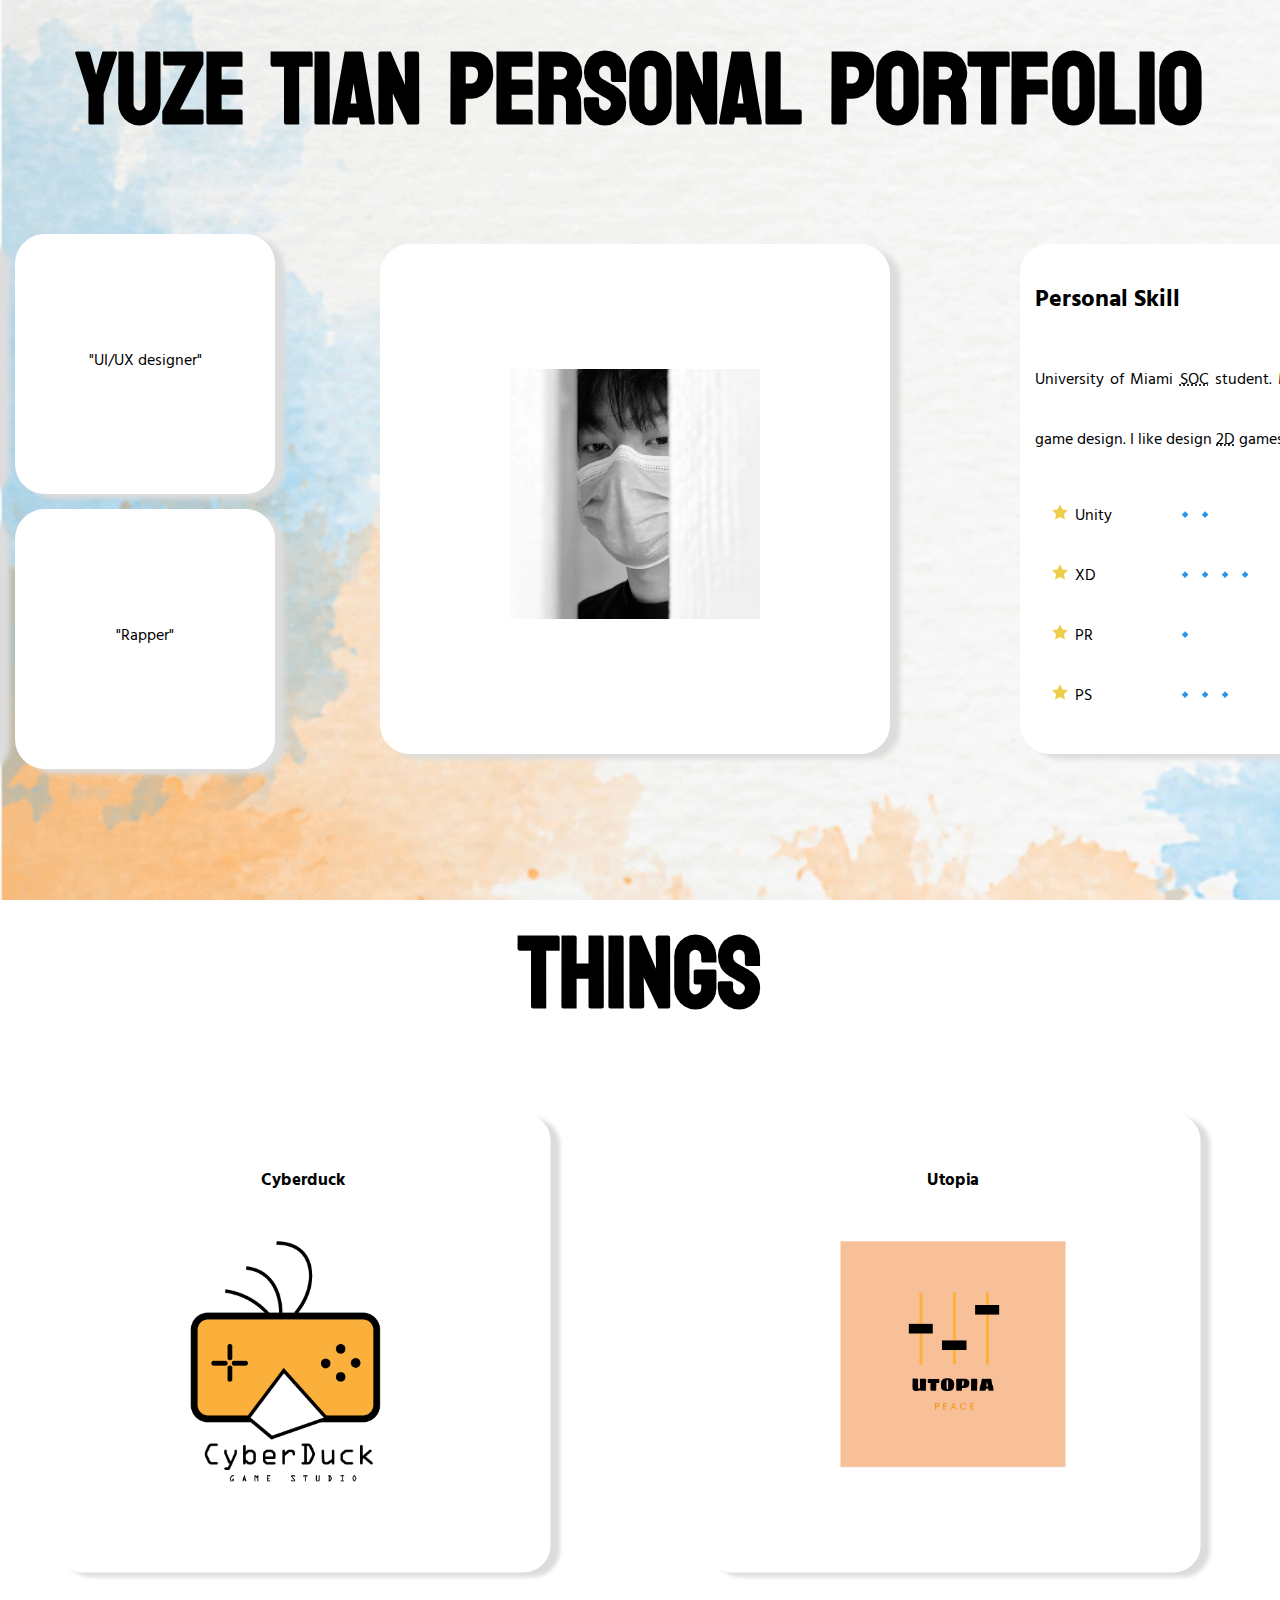
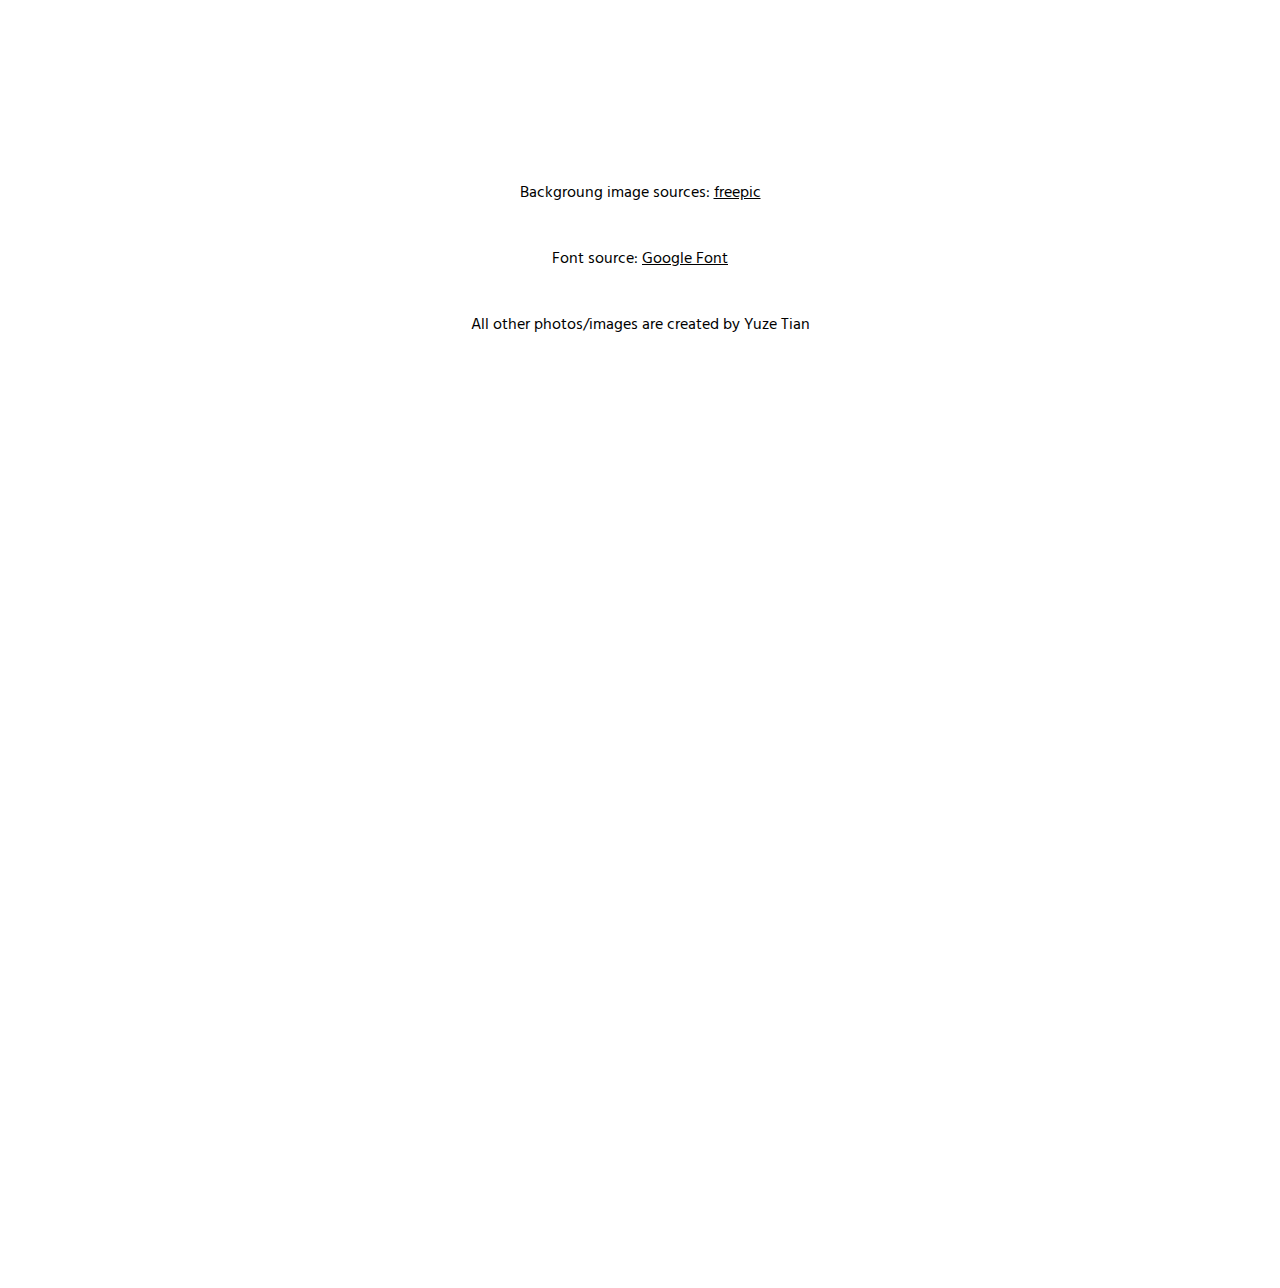
==== commit 244d23a5: "Update index.html" ====
--- a/index.html
+++ b/index.html
@@ -2,9 +2,7 @@
 <html lang="en">
 <head>
     <meta charset="UTF-8"/>
-    <meta http-equiv="X-UA-Compatible" content="IE=edge">
     <link href="main.css" rel="stylesheet"/>
-    <meta name="viewport" content="width=device-width, initial-scale=1.0">
     <title>Yuze Tian portfolio</title>
 </head>
 <body id="mp">
@@ -61,6 +59,7 @@
     <footer>
         <p>Backgroung image sources:  <a href="https://www.freepik.com" class="free">freepic</a></p>
         <p>Font source:  <a href="https://fonts.google.com/" class="free">Google Font</a></p>
+        <p>All other photos/images are created by Yuze Tian</p>
     </footer>
     
 
--- a/main.css
+++ b/main.css
@@ -1,6 +1,5 @@
 @import url('https://fonts.googleapis.com/css2?family=Bangers&family=Electrolize&family=Fredoka+One&family=Hind+Madurai:wght@300;400;500;600&family=Koulen&display=swap');
 #mp{ 
-    height: 960px;
     font-family:'Hind Madurai', sans-serif;
     line-height: 50px;
     text-align:center;
@@ -212,7 +211,7 @@
     transition: all 1s ease-in;
 }
 .c:hover{
-    transform: scale(1);
+    transform: scale(0.8);
     z-index: 10;
     transition: all 1s ease-in;
 }
@@ -236,7 +235,7 @@
     transition: all 1s ease-in
 }
 .u:hover{
-    transform: scale(1.0);
+    transform: scale(0.8);
     z-index: 10;
     transition: all 1s ease-in;
 }
@@ -260,7 +259,7 @@
     transition: all 1s ease-in;
 }
 .w:hover{
-    transform: scale(1);
+    transform: scale(0.8);
     z-index: 10;
     transition: all 1s ease-in;
 }
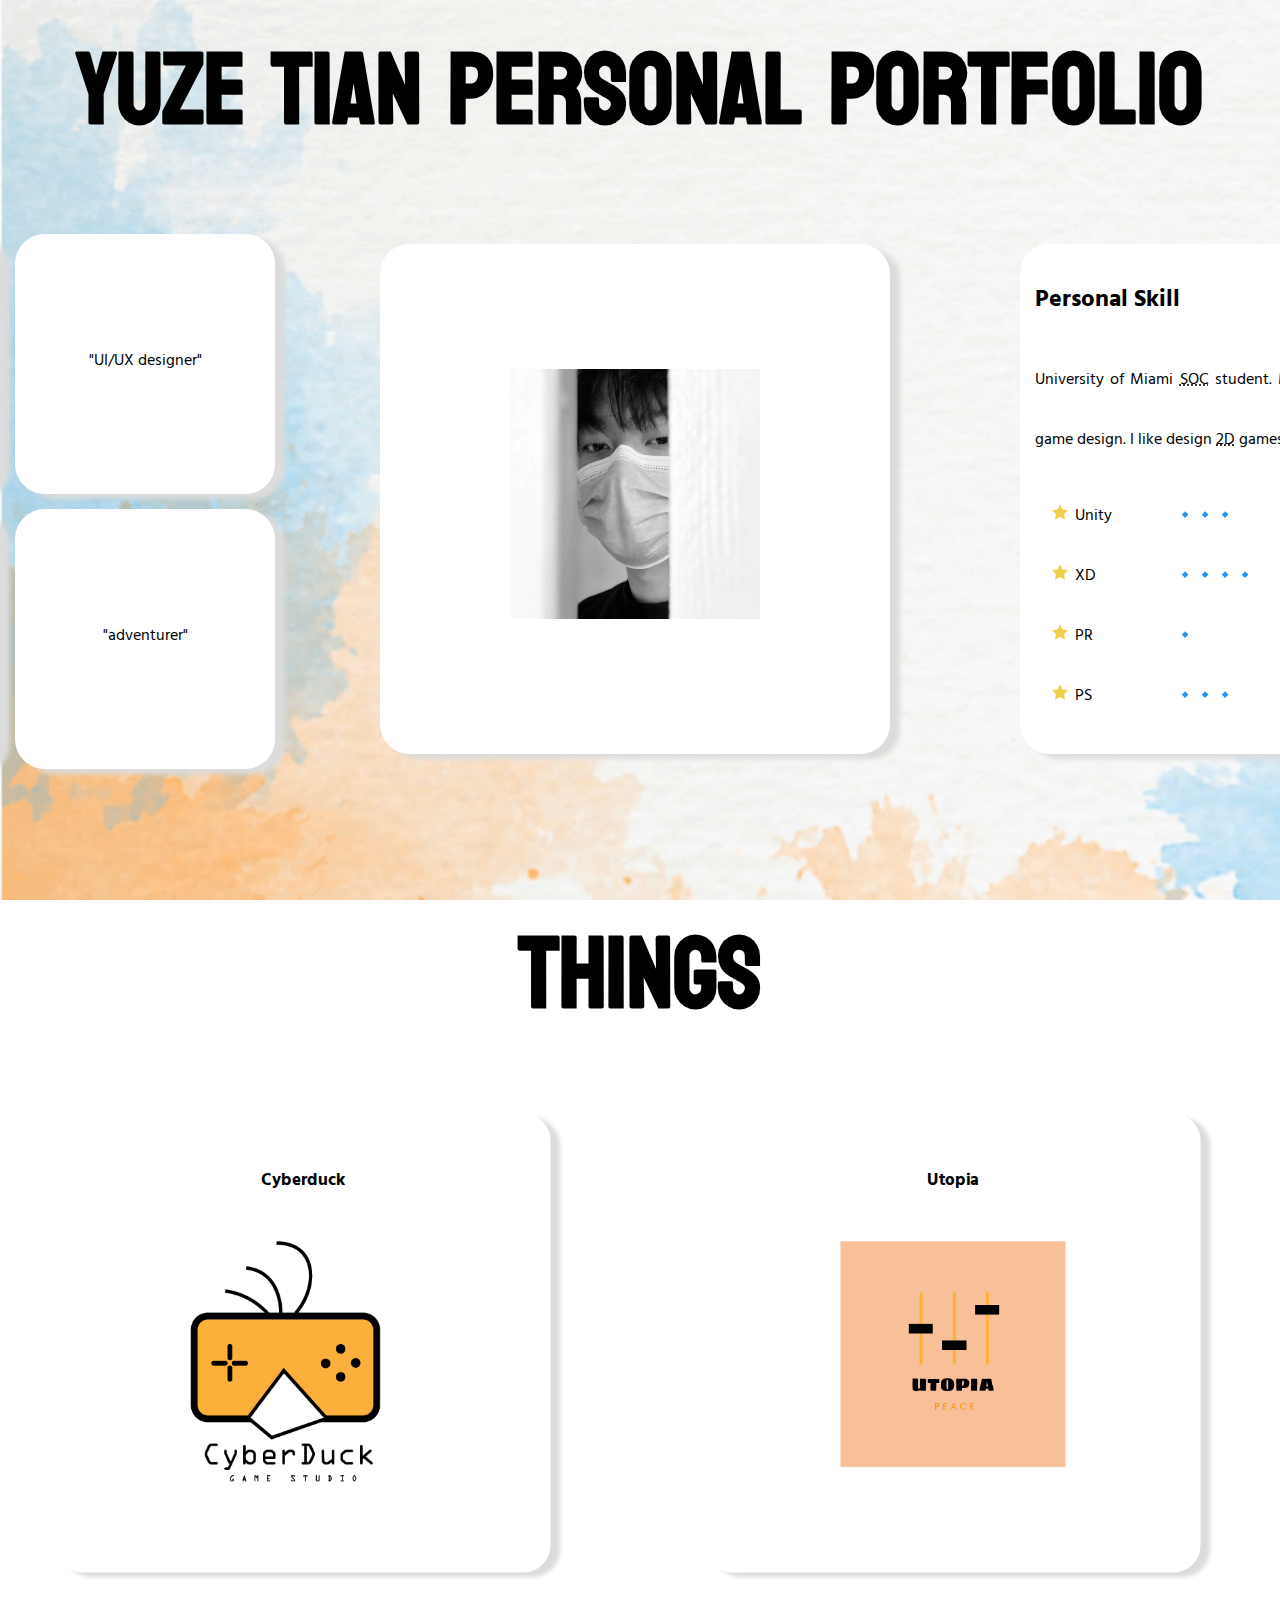
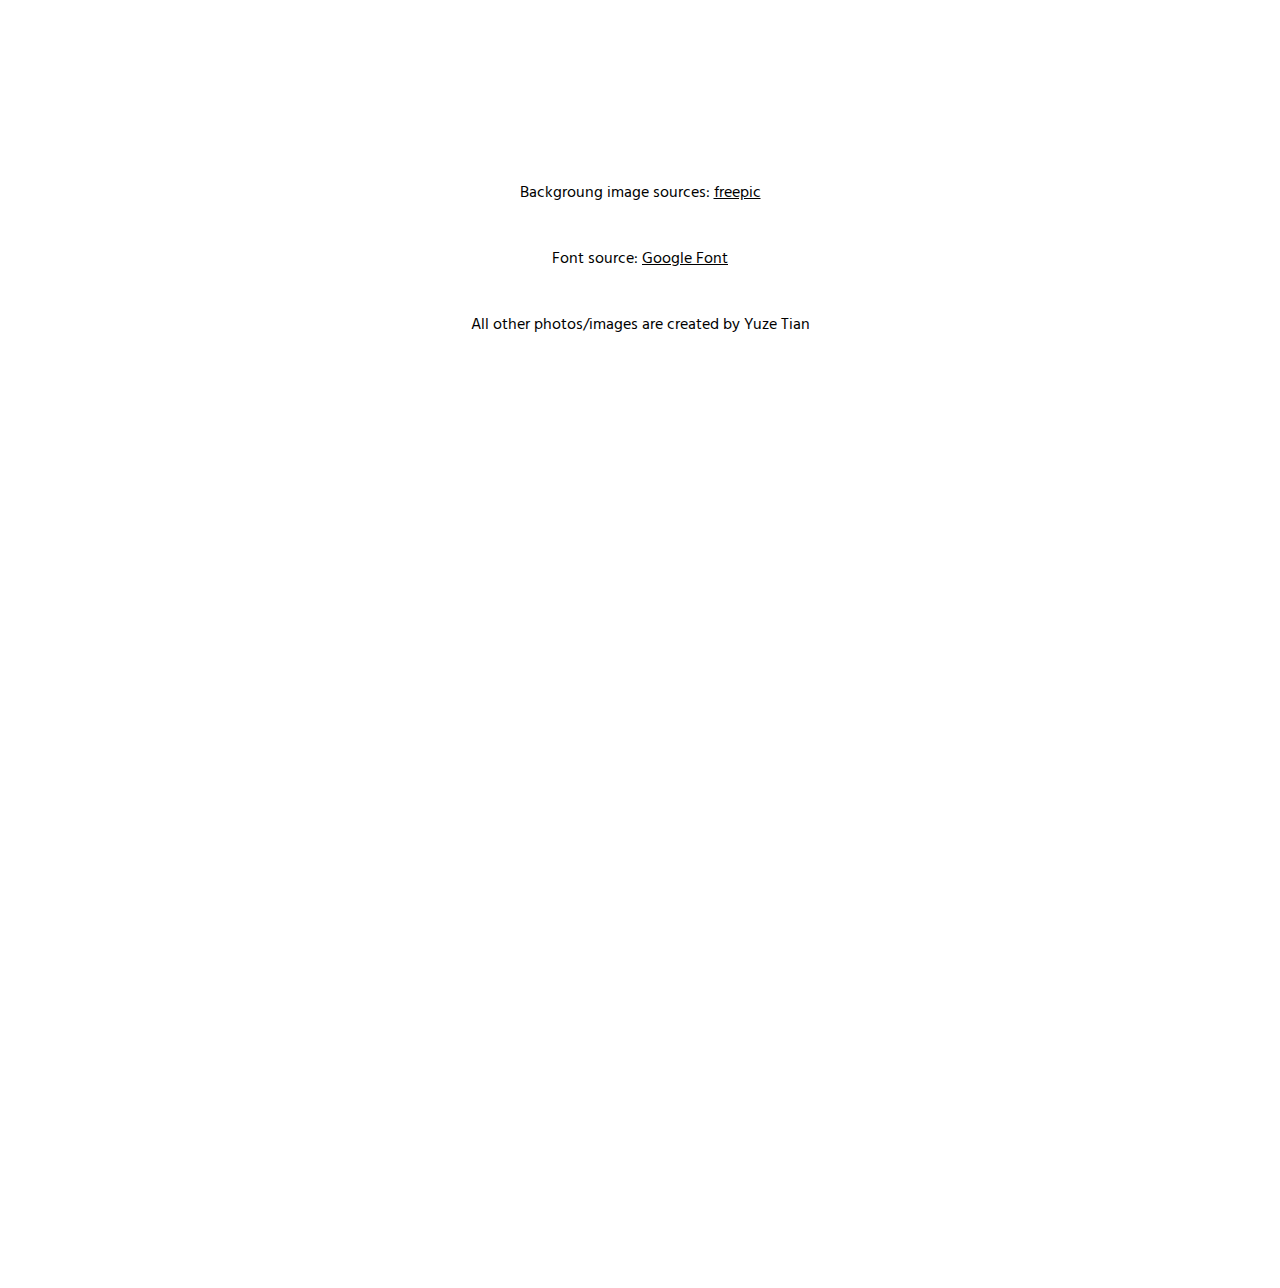
==== commit 4e4eb697: "Update index.html" ====
--- a/index.html
+++ b/index.html
@@ -23,7 +23,7 @@
             <p>"Gamer"</p>
         </div>
         <div id="rap">
-            <p>"Rapper"</p>
+            <p>"adventurer"</p>
         </div>
     </div>
         <div id="skill">
--- a/main.css
+++ b/main.css
@@ -38,7 +38,7 @@
 }
 
 .Unity::after {
-    content: "🔹🔹";
+    content: "🔹🔹🔹";
 }
   
 .AdobePR::after {
